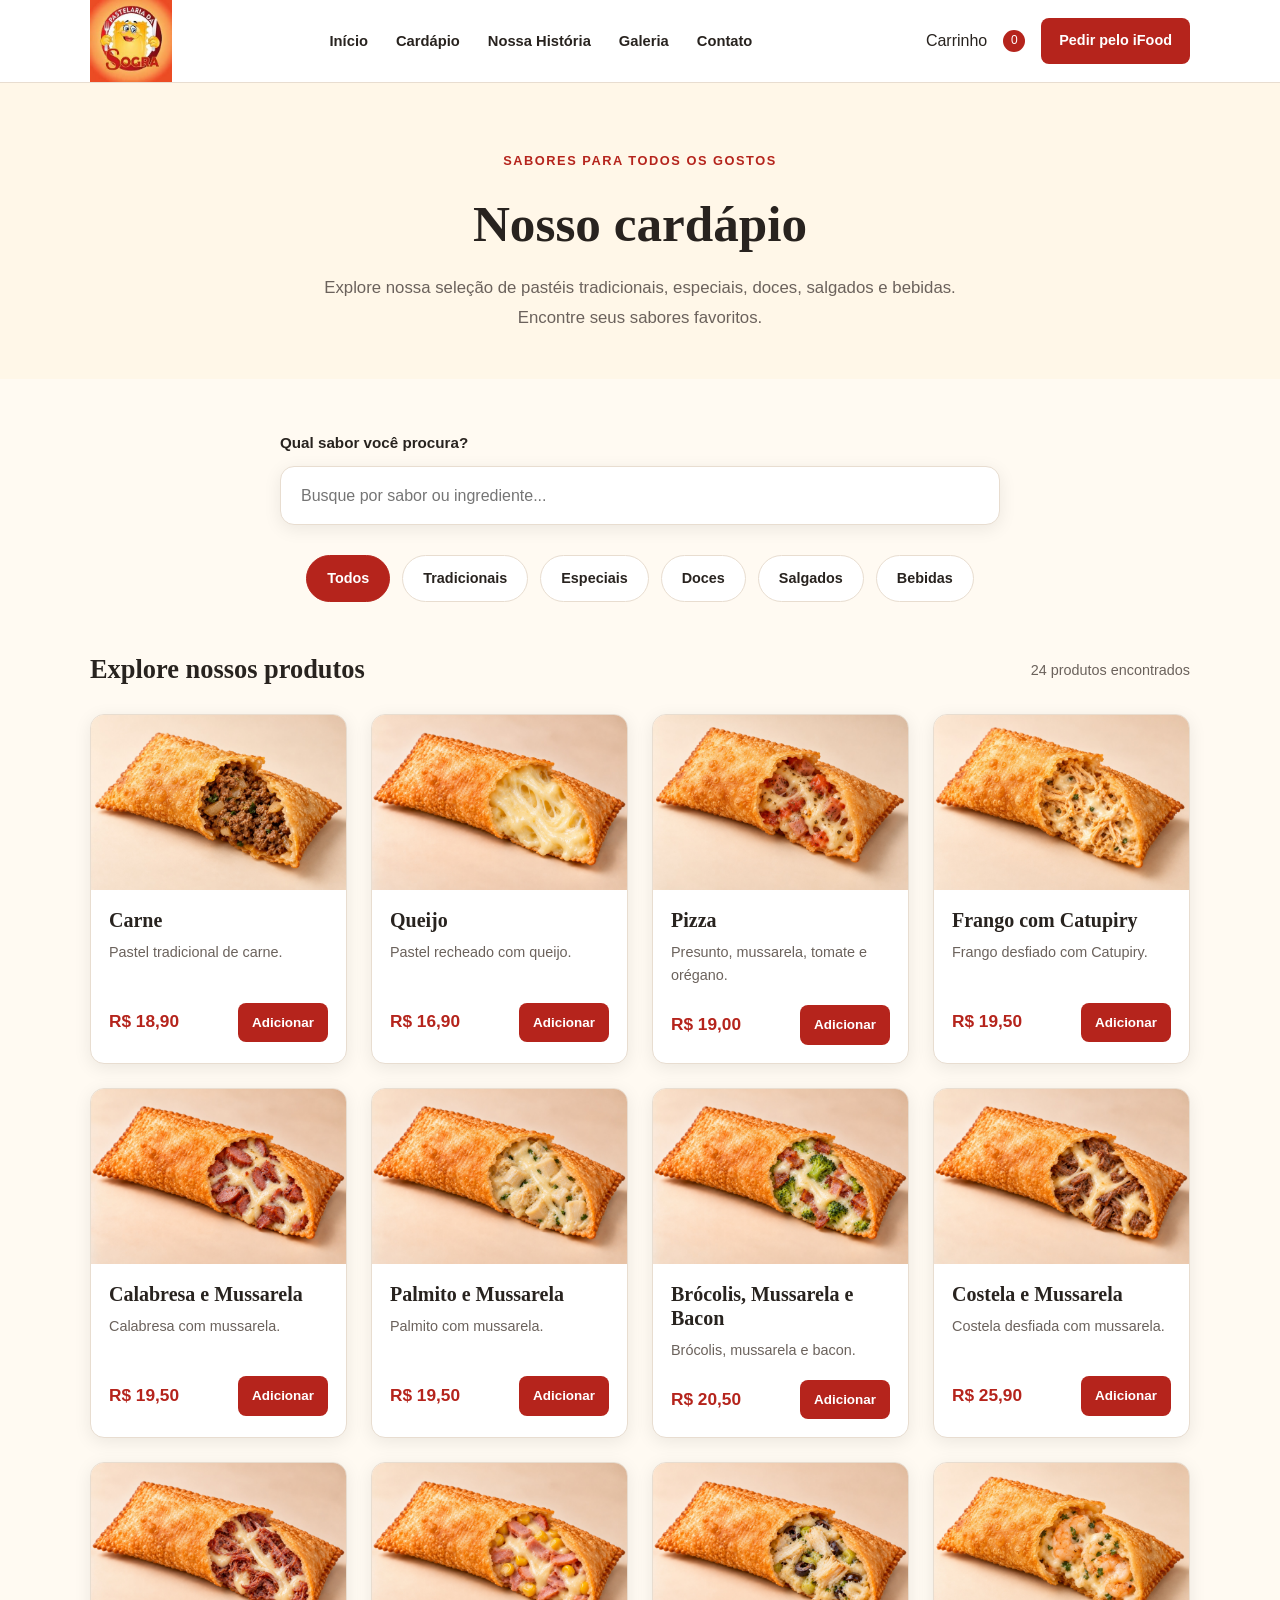
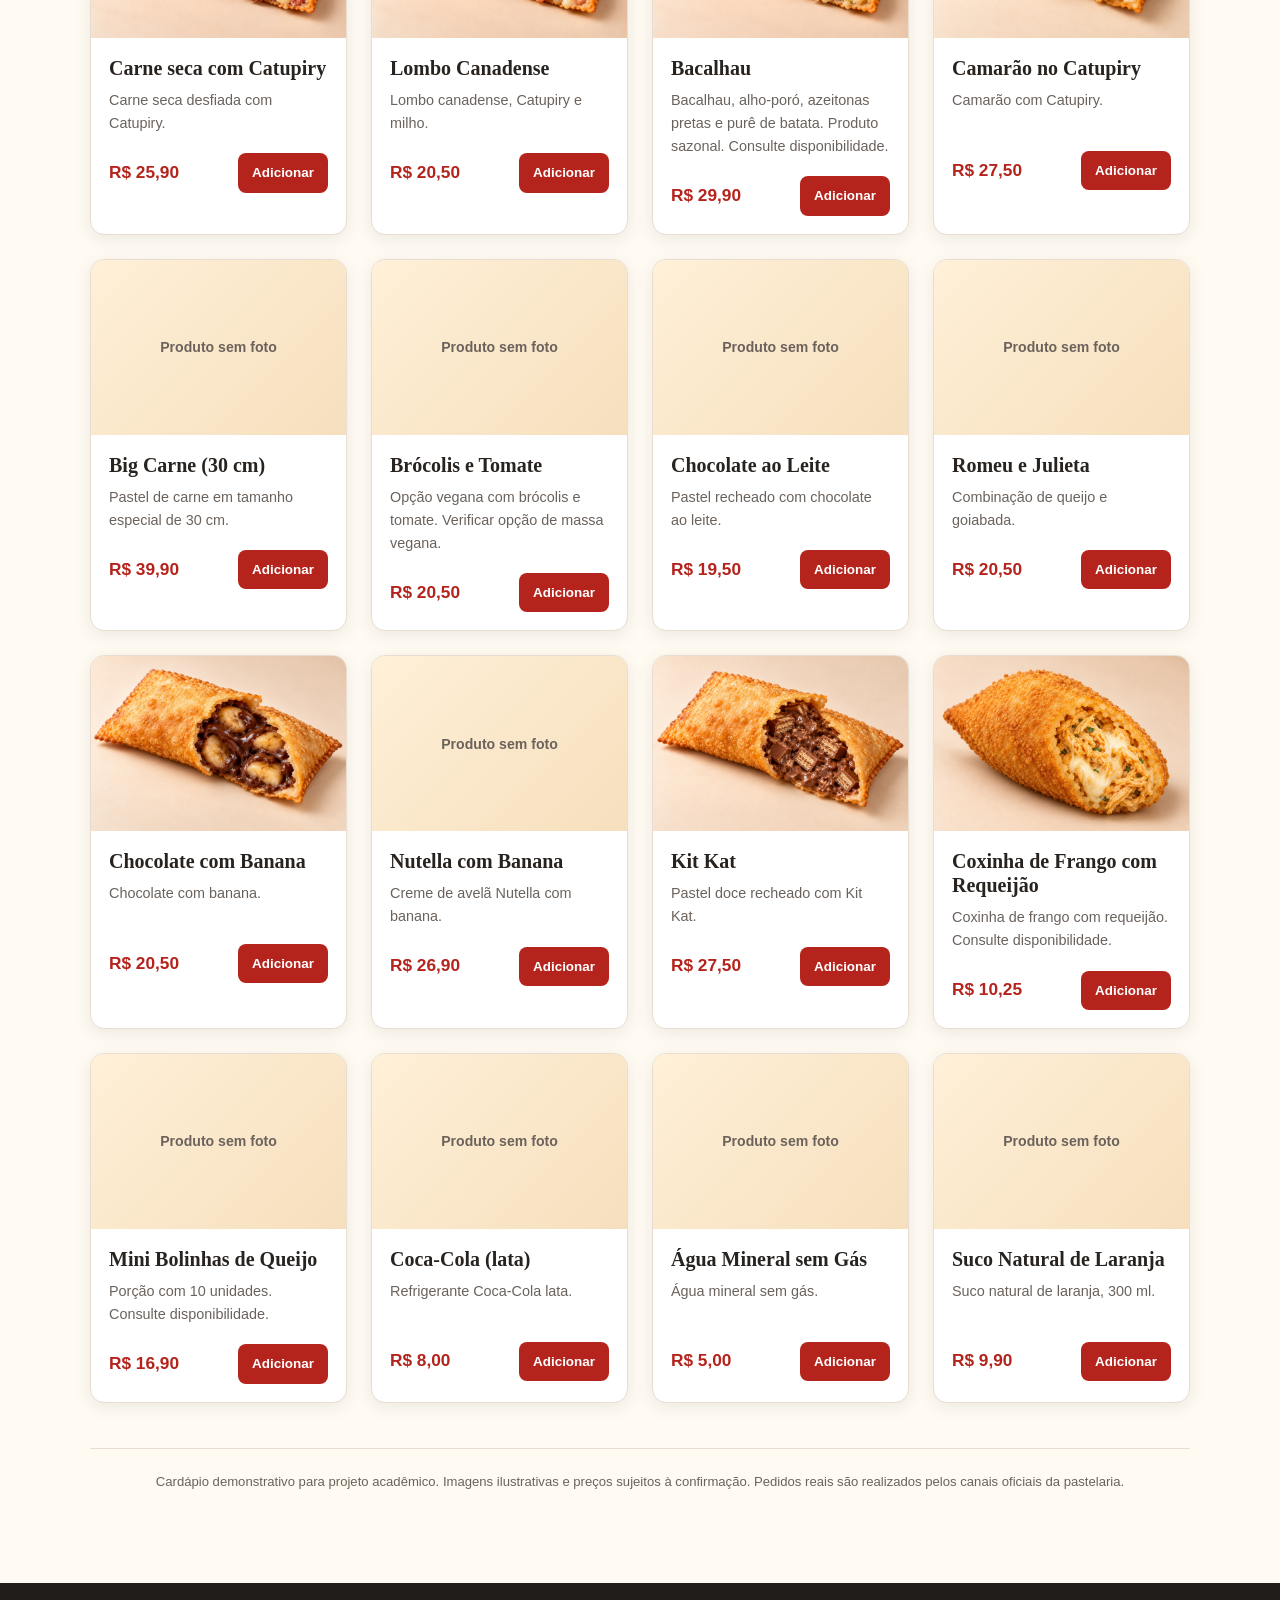
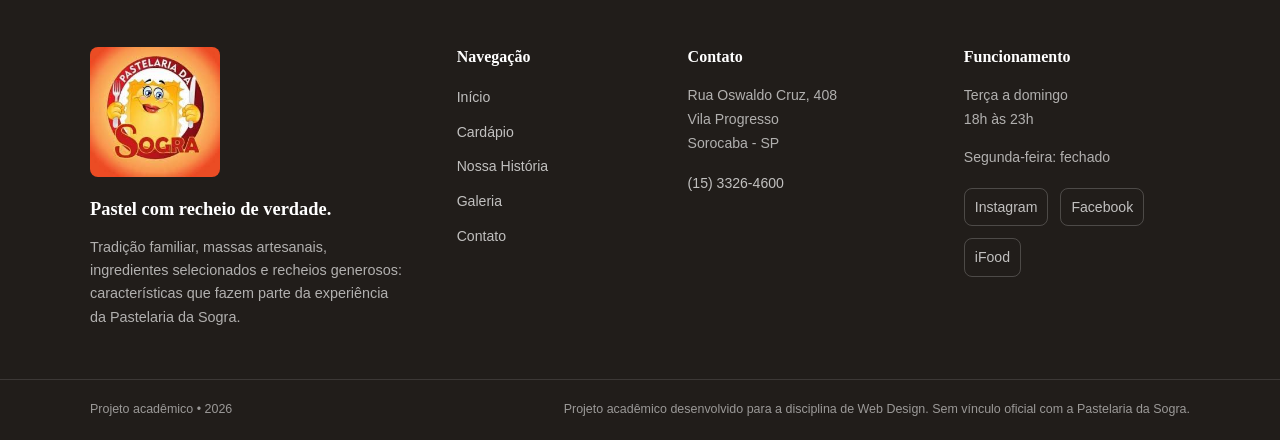
==== cardapio.html @ 73118364 "Implementa catalogo dinamico do cardapio e atualiza precos" ====
<!DOCTYPE html>
<html lang="pt-BR">

<head>
    <meta charset="UTF-8">

    <meta name="viewport" content="width=device-width, initial-scale=1.0">

    <meta name="description"
        content="Explore o cardápio da Pastelaria da Sogra em Sorocaba. Conheça nossos pastéis tradicionais, especiais, doces, salgados e bebidas.">
    <title>Cardápio | Pastelaria da Sogra</title>
    <!-- Arquivo principal de estilos -->
    <link rel="stylesheet" href="css/style.css">
</head>

<body>

    <!-- ==================================================
         CABEÇALHO
    =================================================== -->
    <header class="cabecalho">
        <div class="container cabecalho-container">

            <!-- Logo -->
            <a href="index.html" class="logo" aria-label="Ir para a página inicial">
                <img src="assets/img/logo/logo-pastelaria-da-sogra.jpg" alt="Logo da Pastelaria da Sogra">
            </a>


            <!-- Botão do menu mobile -->
            <button class="botao-menu" id="botao-menu" type="button" aria-label="Abrir menu de navegação"
                aria-expanded="false" aria-controls="menu-principal">

                <span></span>
                <span></span>
                <span></span>

            </button>


            <!-- Navegação principal -->
            <nav class="menu-principal" id="menu-principal" aria-label="Navegação principal">

                <ul>
                    <li>
                        <a href="index.html">Início</a>
                    </li>

                    <li>
                        <a href="cardapio.html">Cardápio</a>
                    </li>

                    <li>
                        <a href="historia.html">Nossa História</a>
                    </li>

                    <li>
                        <a href="galeria.html">Galeria</a>
                    </li>

                    <li>
                        <a href="contato.html">Contato</a>
                    </li>
                </ul>

            </nav>


            <!-- Ações do cabeçalho -->
            <div class="cabecalho-acoes">

                <a href="carrinho.html" class="link-carrinho" aria-label="Abrir carrinho"></a>

                Carrinho

                <span class="contador-carrinho" id="contador-carrinho">
                    0
                </span>

                </a>


                <a href="https://www.ifood.com.br/delivery/sorocaba-sp/pastelaria-da-sogra-vila-progresso/46e19840-b53e-4f28-bc24-64780df1d78f"
                    class="botao-ifood" target="_blank" rel="noopener noreferrer">

                    Pedir pelo iFood

                </a>

            </div>

        </div>
    </header>



    <!-- ==================================================
         CONTEÚDO PRINCIPAL
    =================================================== -->
    <main class="pagina-cardapio">

        <!-- Apresentação do cardápio -->
        <section class="cardapio-apresentacao">

            <div class="container">

                <span class="secao-destaque">
                    SABORES PARA TODOS OS GOSTOS
                </span>

                <h1>Nosso cardápio</h1>

                <p>
                    Explore nossa seleção de pastéis tradicionais,
                    especiais, doces, salgados e bebidas.
                    Encontre seus sabores favoritos.
                </p>

            </div>

        </section>


        <!-- Catálogo de produtos -->
        <section class="cardapio-catalogo">

            <div class="container">

                <!-- Pesquisa -->
                <div class="cardapio-pesquisa">

                    <label for="busca-produtos">
                        Qual sabor você procura?
                    </label>

                    <input type="search" id="busca-produtos" placeholder="Busque por sabor ou ingrediente..."
                        autocomplete="off">

                </div>


                <!-- Filtros por categoria -->
                <div class="cardapio-filtros" role="group" aria-label="Filtrar produtos por categoria">

                    <button type="button" class="filtro-ativo" data-categoria="todos" aria-pressed="true">
                        Todos
                    </button>

                    <button type="button" data-categoria="tradicionais" aria-pressed="false">
                        Tradicionais
                    </button>

                    <button type="button" data-categoria="especiais" aria-pressed="false">
                        Especiais
                    </button>

                    <button type="button" data-categoria="doces" aria-pressed="false">
                        Doces
                    </button>

                    <button type="button" data-categoria="salgados" aria-pressed="false">
                        Salgados
                    </button>

                    <button type="button" data-categoria="bebidas" aria-pressed="false">
                        Bebidas
                    </button>

                </div>


                <!-- Contagem de produtos -->
                <div class="cardapio-listagem-topo">

                    <h2>Explore nossos produtos</h2>

                    <p id="contagem-produtos" role="status" aria-live="polite">
                        Carregando produtos...
                    </p>

                </div>


                <!-- Produtos gerados pelo JavaScript -->
                <div id="grade-cardapio" class="produtos-grid cardapio-grade">
                </div>


                <!-- Mensagem para pesquisas sem resultados -->
                <p id="mensagem-sem-resultados" class="cardapio-sem-resultados" hidden>
                    Nenhum produto encontrado.
                    Tente outro termo ou categoria.
                </p>


                <!-- Informação importante -->
                <p class="cardapio-observacao">
                    Cardápio demonstrativo para projeto acadêmico.
                    Imagens ilustrativas e preços sujeitos à confirmação.
                    Pedidos reais são realizados pelos canais oficiais
                    da pastelaria.
                </p>

            </div>

        </section>

    </main>


    <!-- ==================================================
     RODAPÉ
=================================================== -->
    <footer class="rodape">

        <div class="container rodape-container">

            <!-- Marca -->
            <div class="rodape-marca">

                <img src="assets/img/logo/logo-pastelaria-da-sogra.jpg" alt="Logo da Pastelaria da Sogra">

                <p class="rodape-slogan">
                    Pastel com recheio de verdade.
                </p>

                <p>
                    Tradição familiar, massas artesanais,
                    ingredientes selecionados e recheios generosos:
                    características que fazem parte da experiência
                    da Pastelaria da Sogra.
                </p>

            </div>


            <!-- Navegação -->
            <div class="rodape-coluna">

                <h3>Navegação</h3>

                <ul>
                    <li><a href="index.html">Início</a></li>
                    <li><a href="cardapio.html" class="ativo" aria-current="page">
                            Cardápio
                        </a></li>
                    <li><a href="historia.html">Nossa História</a></li>
                    <li><a href="galeria.html">Galeria</a></li>
                    <li><a href="contato.html">Contato</a></li>
                </ul>

            </div>


            <!-- Contato -->
            <div class="rodape-coluna">

                <h3>Contato</h3>

                <address>
                    Rua Oswaldo Cruz, 408<br>
                    Vila Progresso<br>
                    Sorocaba - SP
                </address>

                <a href="tel:+551533264600">
                    (15) 3326-4600
                </a>

            </div>


            <!-- Horários e redes -->
            <div class="rodape-coluna">

                <h3>Funcionamento</h3>

                <p>
                    Terça a domingo<br>
                    18h às 23h
                </p>

                <p>
                    Segunda-feira: fechado
                </p>


                <div class="rodape-redes">

                    <a href="https://www.instagram.com/pastelariadasogra/" target="_blank" rel="noopener noreferrer">
                        Instagram
                    </a>

                    <a href="https://www.facebook.com/PastelariaDaSogra" target="_blank" rel="noopener noreferrer">
                        Facebook
                    </a>

                    <a href="https://www.ifood.com.br/delivery/sorocaba-sp/pastelaria-da-sogra-vila-progresso/46e19840-b53e-4f28-bc24-64780df1d78f"
                        target="_blank" rel="noopener noreferrer">
                        iFood
                    </a>

                </div>

            </div>

        </div>


        <!-- Rodapé inferior -->
        <div class="rodape-inferior">

            <div class="container">

                <p>
                    Projeto acadêmico • 2026
                </p>

                <p>
                    Projeto acadêmico desenvolvido para a disciplina
                    de Web Design. Sem vínculo oficial com a
                    Pastelaria da Sogra.
                </p>

            </div>

        </div>

    </footer>


    <!-- Arquivo principal de JavaScript -->
    <!-- Dados dos produtos -->
    <script src="js/produtos.js"></script>

    <!-- Funcionalidades do site -->
    <script src="js/script.js"></script>

</body>

</html>
---- css/style.css ----
/* ==================================================
   PASTELARIA DA SOGRA
   Arquivo principal de estilos
================================================== */


/* ==================================================
   VARIÁVEIS GLOBAIS
================================================== */

:root {
    /* Cores principais */
    --cor-vermelho: #b5241c;
    --cor-vermelho-escuro: #8f1b16;
    --cor-amarelo: #f4b41a;
    --cor-creme: #fff7e8;
    --cor-branco: #ffffff;

    /* Textos */
    --cor-texto: #28231f;
    --cor-texto-secundario: #6b625c;
    --cor-borda: #e8ddd0;

    /* Fundos */
    --cor-fundo-claro: #fffaf2;
    --cor-fundo-cinza: #f7f4ef;

    /* Tipografia */
    --fonte-titulo: "Georgia", "Times New Roman", serif;
    --fonte-texto: Arial, Helvetica, sans-serif;

    /* Estrutura */
    --largura-container: 1100px;

    /* Bordas */
    --raio-pequeno: 8px;
    --raio-medio: 14px;
    --raio-grande: 22px;

    /* Sombras */
    --sombra-leve: 0 4px 18px rgba(0, 0, 0, 0.08);
    --sombra-media: 0 10px 30px rgba(0, 0, 0, 0.12);

    /* Transições */
    --transicao: 0.3s ease;
}


/* ==================================================
   RESET
================================================== */

* {
    margin: 0;
    padding: 0;
    box-sizing: border-box;
}

html {
    scroll-behavior: smooth;
}

body {
    font-family: var(--fonte-texto);
    color: var(--cor-texto);
    background-color: var(--cor-branco);
    line-height: 1.6;
}

img {
    display: block;
    max-width: 100%;
}

a {
    color: inherit;
    text-decoration: none;
}

ul {
    list-style: none;
}

button,
input,
textarea,
select {
    font: inherit;
}

button {
    cursor: pointer;
}


/* ==================================================
   ESTRUTURA GERAL
================================================== */

.container {
    width: min(90%, var(--largura-container));
    margin: 0 auto;
}

section {
    padding: 52px 0;
}


/* ==================================================
   TIPOGRAFIA
================================================== */

h1,
h2,
h3 {
    font-family: var(--fonte-titulo);
    line-height: 1.2;
}

h1 {
    font-size: clamp(2.4rem, 4vw, 3.5rem);
}

h2 {
    font-size: clamp(1.8rem, 3vw, 2.3rem);
}

h3 {
    font-size: 1.25rem;
}

p {
    color: var(--cor-texto-secundario);
}


/* ==================================================
   CABEÇALHO DAS SEÇÕES
================================================== */

.secao-cabecalho {
    max-width: 700px;
    margin: 0 auto 48px;
    text-align: center;
}

.secao-destaque {
    display: inline-block;
    margin-bottom: 10px;

    color: var(--cor-vermelho);

    font-size: 0.8rem;
    font-weight: 700;
    letter-spacing: 0.12em;
}

.secao-cabecalho h2 {
    margin-bottom: 16px;
}

.secao-cabecalho p {
    font-size: 1rem;
}


/* ==================================================
   BOTÕES
================================================== */

.botao {
    display: inline-flex;
    align-items: center;
    justify-content: center;

    min-height: 48px;
    padding: 12px 24px;

    border: 2px solid transparent;
    border-radius: var(--raio-pequeno);

    font-size: 0.95rem;
    font-weight: 700;

    transition:
        background-color var(--transicao),
        color var(--transicao),
        border-color var(--transicao),
        transform var(--transicao);
}

.botao:hover {
    transform: translateY(-2px);
}

.botao-primario {
    color: var(--cor-branco);
    background-color: var(--cor-vermelho);
}

.botao-primario:hover {
    background-color: var(--cor-vermelho-escuro);
}

.botao-secundario {
    color: var(--cor-vermelho);
    background-color: transparent;
    border-color: var(--cor-vermelho);
}

.botao-secundario:hover {
    color: var(--cor-branco);
    background-color: var(--cor-vermelho);
}


/* ==================================================
   ACESSIBILIDADE
================================================== */

a:focus-visible,
button:focus-visible {
    outline: 3px solid var(--cor-amarelo);
    outline-offset: 3px;
}

/* ==================================================
   CABEÇALHO
================================================== */

.cabecalho {
    position: sticky;
    top: 0;
    z-index: 1000;

    background-color: var(--cor-branco);
    border-bottom: 1px solid var(--cor-borda);
}

.cabecalho-container {
    display: flex;
    align-items: center;
    justify-content: space-between;

    min-height: 68px;
    gap: 28px;
}

.logo img {
    width: 82px;
    height: auto;
}

.menu-principal ul {
    display: flex;
    align-items: center;
    gap: 28px;
}

.menu-principal a {
    position: relative;

    padding: 22px 0;

    color: var(--cor-texto);
    font-size: 0.92rem;
    font-weight: 600;

    transition: color var(--transicao);
}

.menu-principal a:hover,
.menu-principal a.ativo {
    color: var(--cor-vermelho);
}

.menu-principal a.ativo::after {
    content: "";

    position: absolute;
    left: 0;
    bottom: 21px;

    width: 100%;
    height: 2px;

    background-color: var(--cor-vermelho);
}

.cabecalho-acoes {
    display: flex;
    align-items: center;
    gap: 16px;
}

.link-carrinho {
    display: flex;
    align-items: center;
    gap: 7px;

    font-size: 0.9rem;
    font-weight: 700;
}

.contador-carrinho {
    display: flex;
    align-items: center;
    justify-content: center;

    min-width: 22px;
    height: 22px;
    padding: 0 6px;

    color: var(--cor-branco);
    background-color: var(--cor-vermelho);

    border-radius: 50px;

    font-size: 0.75rem;
}

.botao-ifood {
    padding: 11px 18px;

    color: var(--cor-branco);
    background-color: var(--cor-vermelho);

    border-radius: var(--raio-pequeno);

    font-size: 0.9rem;
    font-weight: 700;

    transition:
        background-color var(--transicao),
        transform var(--transicao);
}

.botao-ifood:hover {
    background-color: var(--cor-vermelho-escuro);
    transform: translateY(-2px);
}


/* Botão usado futuramente no menu mobile */
.botao-menu {
    display: none;

    width: 42px;
    height: 42px;

    background: transparent;
    border: 0;
}

.botao-menu span {
    display: block;

    width: 24px;
    height: 2px;
    margin: 5px auto;

    background-color: var(--cor-texto);
}


/* ==================================================
   HERO
================================================== */

.hero {
    padding: 48px 0;

    background:
        linear-gradient(90deg,
            var(--cor-creme) 0%,
            #fffaf1 60%,
            var(--cor-branco) 100%);
}

.hero-container {
    display: grid;
    grid-template-columns: 1fr 1fr;
    align-items: center;

    gap: 70px;
}

.hero-conteudo {
    max-width: 600px;
}

.hero-destaque {
    display: inline-block;

    margin-bottom: 18px;
    padding: 7px 12px;

    color: var(--cor-vermelho);
    background-color: rgba(181, 36, 28, 0.08);

    border-radius: 30px;

    font-size: 0.78rem;
    font-weight: 800;
    letter-spacing: 0.1em;
}

.hero h1 {
    max-width: 620px;
    margin-bottom: 22px;

    color: var(--cor-texto);
}

.hero-titulo-destaque {
    position: relative;
    display: inline-block;

    color: var(--cor-vermelho);
}

.hero-titulo-destaque::after {
    content: "";

    position: absolute;
    left: 0;
    bottom: -4px;

    width: 100%;
    height: 6px;

    background-color: var(--cor-amarelo);

    border-radius: 10px;

    z-index: -1;
}

.hero-descricao {
    max-width: 540px;

    margin-bottom: 30px;

    font-size: 1.08rem;
    line-height: 1.8;
}

.hero-acoes {
    display: flex;
    flex-wrap: wrap;
    gap: 14px;

    margin-bottom: 32px;
}

.hero-horario {
    display: flex;
    flex-direction: column;

    padding-left: 16px;

    border-left: 3px solid var(--cor-amarelo);
}

.hero-horario-titulo {
    font-size: 0.78rem;
    font-weight: 700;
    text-transform: uppercase;
    letter-spacing: 0.05em;
}

.hero-horario-texto {
    margin-top: 2px;

    color: var(--cor-texto-secundario);

    font-size: 0.95rem;
}

.hero-imagem {
    position: relative;

    overflow: hidden;

    min-height: 400px;

    border-radius: var(--raio-grande);

    box-shadow: var(--sombra-media);
}

.hero-imagem img {
    width: 100%;
    height: 100%;
    min-height: 400px;

    object-fit: cover;
}


/* Detalhe decorativo atrás da imagem */
.hero-imagem::before {
    content: "";

    position: absolute;
    top: -18px;
    right: -18px;

    width: 120px;
    height: 120px;

    background-color: var(--cor-amarelo);

    border-radius: 50%;

    opacity: 0.25;
}

/* ==================================================
   FAIXA DE CONFIANÇA
================================================== */

.faixa-confianca {
    padding: 0;

    background-color: #f7ece5;

    border-top: 1px solid #efe0d6;
    border-bottom: 1px solid #efe0d6;
}

.faixa-confianca-container {
    display: grid;
    grid-template-columns: repeat(4, 1fr);

    min-height: 76px;
}

.informacao-item {
    display: flex;
    align-items: center;

    gap: 12px;

    padding: 14px 12px;
}

.informacao-icone {
    display: flex;
    align-items: center;
    justify-content: center;

    flex-shrink: 0;

    width: 34px;
    height: 34px;

    color: var(--cor-vermelho);
    background-color: var(--cor-branco);

    border-radius: 50%;
}

.informacao-item:nth-child(1) .informacao-icone,
.informacao-item:nth-child(3) .informacao-icone {
    color: #d39a12;
}

.informacao-icone svg {
    width: 16px;
    height: 16px;

    fill: none;
    stroke: currentColor;
    stroke-width: 1.8;
    stroke-linecap: round;
    stroke-linejoin: round;
}

.informacao-item:first-child .informacao-icone svg {
    fill: currentColor;
    stroke: none;
}

.informacao-conteudo {
    display: flex;
    flex-direction: column;

    gap: 2px;

    min-width: 0;
}

.informacao-rotulo {
    color: #7c6b62;

    font-size: 0.58rem;
    font-weight: 800;
    letter-spacing: 0.08em;
}

.informacao-valor {
    color: var(--cor-texto);

    font-size: 0.74rem;
    font-weight: 700;
    line-height: 1.3;
}

/* ==================================================
   CATEGORIAS
================================================== */

.categorias {
    background-color: var(--cor-branco);
}

.categorias-grid {
    display: grid;
    grid-template-columns: repeat(4, 1fr);

    gap: 22px;
}

.categoria-card {
    position: relative;

    display: flex;
    flex-direction: column;

    min-height: 210px;
    padding: 22px;

    background-color: var(--cor-branco);

    border: 1px solid var(--cor-borda);
    border-radius: var(--raio-medio);

    transition:
        transform var(--transicao),
        box-shadow var(--transicao),
        border-color var(--transicao);
}

.categoria-card:hover {
    transform: translateY(-6px);

    border-color: rgba(181, 36, 28, 0.35);

    box-shadow: var(--sombra-leve);
}

.categoria-icone {
    display: flex;
    align-items: center;
    justify-content: center;

    width: 42px;
    height: 42px;

    margin-bottom: 18px;

    border-radius: 12px;
}

.categoria-icone svg {
    width: 21px;
    height: 21px;

    fill: none;
    stroke: currentColor;
    stroke-width: 1.8;
    stroke-linecap: round;
    stroke-linejoin: round;
}

.categoria-icone-salgados {
    color: var(--cor-vermelho);
    background-color: #f9e3e1;
}

.categoria-icone-doces {
    color: #b77b00;
    background-color: #fff0c8;
}

.categoria-icone-veganos {
    color: #66784d;
    background-color: #edf1e4;
}

.categoria-icone-bebidas {
    color: var(--cor-vermelho);
    background-color: #f9e3e1;
}

.categorias {
    background-color: #fff9f5;
}

.categoria-card {
    box-shadow: 0 4px 14px rgba(70, 45, 30, 0.04);
}

.categoria-card h3 {
    margin-bottom: 8px;
}

.categoria-card p {
    flex-grow: 1;

    margin-bottom: 16px;

    font-size: 0.86rem;
    line-height: 1.6;
}

.categoria-link {
    color: var(--cor-vermelho);

    font-size: 0.82rem;
    font-weight: 700;
}

.categoria-tag {
    position: absolute;
    top: 18px;
    right: 18px;

    padding: 4px 7px;

    color: #7c685d;
    background-color: #f5e9e2;

    border-radius: 20px;

    font-size: 0.52rem;
    font-weight: 800;
    letter-spacing: 0.04em;
    line-height: 1;
}

.categorias .secao-cabecalho {
    margin-bottom: 36px;
}


/* ==================================================
   DESTAQUES DO CARDÁPIO
================================================== */

.destaques {
    background-color: var(--cor-fundo-claro);
}

.destaques-topo {
    display: flex;
    align-items: flex-end;
    justify-content: space-between;

    gap: 30px;

    margin-bottom: 34px;
}

.destaques-titulo {
    max-width: 620px;
}

.destaques-titulo .secao-destaque {
    margin-bottom: 8px;
}

.destaques-titulo h2 {
    margin-bottom: 8px;
}

.destaques-titulo p {
    font-size: 0.9rem;
}

.destaques-topo .link-cardapio-completo {
    flex-shrink: 0;

    margin-bottom: 4px;

    font-size: 0.82rem;
}



.produtos-grid {
    display: grid;
    grid-template-columns: repeat(4, 1fr);

    gap: 24px;
}

.produto-card {
    overflow: hidden;

    background-color: var(--cor-branco);

    border: 1px solid var(--cor-borda);
    border-radius: var(--raio-medio);

    box-shadow: var(--sombra-leve);

    transition:
        transform var(--transicao),
        box-shadow var(--transicao);
}

.produto-card:hover {
    transform: translateY(-6px);

    box-shadow: var(--sombra-media);
}

.produto-imagem {
    overflow: hidden;

    height: 175px;
}

.produto-imagem img {
    width: 100%;
    height: 100%;

    object-fit: cover;

    transition: transform 0.4s ease;
}

.produto-card:hover .produto-imagem img {
    transform: scale(1.04);
}

.produto-conteudo {
    display: flex;
    flex-direction: column;

    min-height: 170px;
    padding: 18px;
}

.produto-conteudo h3 {
    margin-bottom: 9px;
}

.produto-conteudo p {
    flex-grow: 1;

    margin-bottom: 18px;

    font-size: 0.9rem;
}

.produto-rodape {
    display: flex;
    align-items: center;
    justify-content: space-between;

    gap: 12px;
}

.produto-preco {
    color: var(--cor-vermelho);

    font-size: 1.08rem;
    font-weight: 800;
}

.botao-adicionar {
    padding: 9px 14px;

    color: var(--cor-branco);
    background-color: var(--cor-vermelho);

    border: 0;
    border-radius: var(--raio-pequeno);

    font-size: 0.84rem;
    font-weight: 700;

    transition:
        background-color var(--transicao),
        transform var(--transicao);
}

.botao-adicionar:hover {
    background-color: var(--cor-vermelho-escuro);

    transform: translateY(-2px);
}

.destaques-acao {
    margin-top: 38px;

    text-align: center;
}

.link-cardapio-completo {
    display: inline-flex;
    align-items: center;
    gap: 8px;

    color: var(--cor-vermelho);

    font-weight: 700;
}

.link-cardapio-completo span {
    transition: transform var(--transicao);
}

.link-cardapio-completo:hover span {
    transform: translateX(5px);
}

/* ==================================================
   SEÇÃO INSTITUCIONAL
================================================== */

.institucional {
    background-color: var(--cor-branco);
}

.institucional-container {
    display: grid;
    grid-template-columns: 1fr 1fr;
    align-items: center;

    gap: 42px;
}

.institucional-imagem {
    overflow: hidden;

    border-radius: var(--raio-grande);

    box-shadow: var(--sombra-media);
}

.institucional-imagem img {
    width: 100%;
    height: 340px;

    object-fit: cover;
}

.institucional-conteudo {
    max-width: 480px;
}

.institucional-conteudo h2 {
    margin-bottom: 20px;
}

.institucional-conteudo p {
    margin-bottom: 18px;

    line-height: 1.8;
}

.institucional-conteudo .botao {
    margin-top: 12px;
}

.institucional-imagem {
    position: relative;
    overflow: hidden;

    border-radius: var(--raio-grande);
    box-shadow: var(--sombra-media);
}

.institucional-local {
    position: absolute;
    left: 18px;
    bottom: 18px;

    display: flex;
    flex-direction: column;

    padding: 9px 12px;

    background-color: rgba(255, 255, 255, 0.92);
    border-radius: 8px;

    backdrop-filter: blur(4px);
}

.institucional-local span {
    color: var(--cor-vermelho);

    font-size: 0.55rem;
    font-weight: 800;
    letter-spacing: 0.08em;
}

.institucional-local strong {
    margin-top: 2px;

    color: var(--cor-texto);

    font-size: 0.72rem;
}

.botao-historia {
    gap: 8px;

    color: var(--cor-texto);
    background-color: #f4e9e1;

    border: 0;
}

.botao-historia:hover {
    color: var(--cor-vermelho);
    background-color: #ead8cd;
}


/* ==================================================
   AVALIAÇÕES
================================================== */

.avaliacoes {
    background-color: var(--cor-fundo-claro);
}

.avaliacoes-resumo {
    display: flex;
    align-items: center;
    justify-content: center;

    gap: 8px;

    margin-top: 18px;

    color: var(--cor-texto);
}

.avaliacoes-resumo strong {
    color: var(--cor-vermelho);
}

.avaliacoes-grid {
    display: grid;
    grid-template-columns: repeat(3, 1fr);

    gap: 24px;
}

.avaliacao-card {
    display: flex;
    flex-direction: column;

    min-height: 250px;
    padding: 24px;

    background-color: var(--cor-branco);

    border: 1px solid var(--cor-borda);
    border-top: 3px solid var(--cor-amarelo);
    border-radius: var(--raio-medio);

    box-shadow: 0 4px 16px rgba(70, 45, 30, 0.06);

    transition:
        transform var(--transicao),
        box-shadow var(--transicao);
}

.avaliacao-card:hover {
    transform: translateY(-5px);

    box-shadow: var(--sombra-media);
}

.avaliacao-estrelas {
    margin-bottom: 18px;

    color: var(--cor-amarelo);

    font-size: 1.15rem;
    letter-spacing: 0.08em;
}

.avaliacao-card p {
    flex-grow: 1;

    margin-bottom: 24px;

    color: var(--cor-texto);

    font-size: 0.95rem;
    line-height: 1.8;
}


.avaliacao-cliente {
    display: flex;
    align-items: center;

    gap: 10px;

    padding-top: 16px;

    border-top: 1px solid var(--cor-borda);
}

.avaliacao-cliente strong {
    color: var(--cor-texto);

    font-size: 0.95rem;
}

.avaliacao-cliente span {
    margin-top: 2px;

    color: var(--cor-texto-secundario);

    font-size: 0.82rem;
}

.avaliacoes-acoes {
    display: flex;
    align-items: center;
    justify-content: center;
    flex-wrap: wrap;

    gap: 14px;

    margin-top: 40px;
}

.avaliacao-avatar {
    display: flex;
    align-items: center;
    justify-content: center;

    flex-shrink: 0;

    width: 34px;
    height: 34px;

    color: #8a6400;
    background-color: #fff0c8;

    border-radius: 50%;

    font-size: 0.75rem;
    font-weight: 800;
}

.avaliacao-cliente div {
    display: flex;
    flex-direction: column;
}

.avaliacao-cliente strong {
    color: var(--cor-texto);

    font-size: 0.88rem;
}

.avaliacao-cliente span:not(.avaliacao-avatar) {
    margin-top: 1px;

    color: var(--cor-texto-secundario);

    font-size: 0.72rem;
}

/* ==================================================
   GALERIA DA HOME
================================================== */

.galeria-home {
    background-color: var(--cor-branco);
}

.galeria-grid {
    display: grid;
    grid-template-columns: repeat(4, 1fr);

    gap: 18px;
}

.galeria-item {
    position: relative;

    overflow: hidden;

    min-height: 320px;

    border-radius: var(--raio-medio);

    box-shadow: var(--sombra-leve);
}

.galeria-item img {
    width: 100%;
    height: 320px;

    object-fit: cover;

    transition: transform 0.4s ease;
}

.galeria-item:hover img {
    transform: scale(1.05);
}

.galeria-item figcaption {
    position: absolute;
    left: 0;
    right: 0;
    bottom: 0;

    padding: 24px 18px 18px;

    color: var(--cor-branco);

    background:
        linear-gradient(transparent,
            rgba(0, 0, 0, 0.78));

    font-size: 0.88rem;
    font-weight: 600;
}

.galeria-acao {
    margin-top: 38px;

    text-align: center;
}


/* ==================================================
   LOCALIZAÇÃO
================================================== */

.localizacao {
    background-color: var(--cor-fundo-claro);
}

.localizacao-container {
    display: grid;
    grid-template-columns: 0.85fr 1.15fr;

    gap: 40px;
}

.localizacao-informacoes {
    display: grid;

    gap: 18px;
}

.localizacao-item {
    padding: 24px;

    background-color: var(--cor-branco);

    border: 1px solid var(--cor-borda);
    border-radius: var(--raio-medio);

    box-shadow: var(--sombra-leve);
}

.localizacao-item h3 {
    margin-bottom: 10px;

    color: var(--cor-vermelho);
}

.localizacao-item p,
.localizacao-item address {
    color: var(--cor-texto-secundario);

    font-style: normal;
    line-height: 1.7;
}

.localizacao-item a {
    color: var(--cor-texto);

    font-weight: 700;
}

.localizacao-item a:hover {
    color: var(--cor-vermelho);
}

.status-funcionamento {
    display: inline-flex;

    margin-top: 14px;
    padding: 6px 10px;

    color: var(--cor-texto);
    background-color: rgba(244, 180, 26, 0.18);

    border-radius: 30px;

    font-size: 0.82rem;
    font-weight: 700;
}

.localizacao-acoes {
    display: flex;
    flex-wrap: wrap;

    gap: 12px;

    margin-top: 8px;
}

.localizacao-mapa {
    overflow: hidden;

    min-height: 100%;

    border-radius: var(--raio-grande);

    box-shadow: var(--sombra-media);
}

.localizacao-mapa iframe {
    display: block;

    width: 100%;
    height: 100%;
    min-height: 560px;

    border: 0;
}

/* ==================================================
   CTA FINAL
================================================== */

.cta-final {
    padding: 64px 0;

    color: var(--cor-branco);
    background-color: var(--cor-vermelho);
}

.cta-final-container {
    display: flex;
    align-items: center;
    justify-content: space-between;

    gap: 40px;
}

.cta-final-conteudo {
    max-width: 650px;
}

.cta-destaque {
    display: inline-block;

    margin-bottom: 10px;

    color: var(--cor-amarelo);

    font-size: 0.8rem;
    font-weight: 800;
    letter-spacing: 0.12em;
}

.cta-final h2 {
    margin-bottom: 12px;

    color: var(--cor-branco);
}

.cta-final p {
    color: rgba(255, 255, 255, 0.82);

    font-size: 1rem;
}

.cta-final-acoes {
    display: flex;
    flex-wrap: wrap;

    gap: 12px;
}

.botao-claro {
    color: var(--cor-vermelho);
    background-color: var(--cor-branco);
}

.botao-claro:hover {
    color: var(--cor-vermelho);
    background-color: var(--cor-creme);
}

.botao-ifood-cta {
    color: var(--cor-branco);

    border-color: rgba(255, 255, 255, 0.6);
}

.botao-ifood-cta:hover {
    color: var(--cor-vermelho);
    background-color: var(--cor-branco);
}


/* ==================================================
   RODAPÉ
================================================== */

.rodape {
    background-color: #211d1a;
}

.rodape-container {
    display: grid;
    grid-template-columns: 1.4fr 0.8fr 1fr 1fr;

    gap: 50px;

    padding-top: 64px;
    padding-bottom: 50px;
}

.rodape-marca img {
    width: 130px;

    margin-bottom: 18px;

    border-radius: var(--raio-pequeno);
}

.rodape-marca p {
    max-width: 360px;

    color: rgba(255, 255, 255, 0.65);

    font-size: 0.9rem;
}

.rodape-marca .rodape-slogan {
    margin-bottom: 12px;

    color: var(--cor-branco);

    font-family: var(--fonte-titulo);
    font-size: 1.15rem;
    font-weight: 700;
}

.rodape-coluna h3 {
    margin-bottom: 18px;

    color: var(--cor-branco);

    font-size: 1rem;
}

.rodape-coluna ul {
    display: grid;

    gap: 9px;
}

.rodape-coluna p,
.rodape-coluna address {
    margin-bottom: 14px;

    color: rgba(255, 255, 255, 0.65);

    font-size: 0.88rem;
    font-style: normal;
    line-height: 1.7;
}

.rodape-coluna a {
    color: rgba(255, 255, 255, 0.72);

    font-size: 0.88rem;

    transition: color var(--transicao);
}

.rodape-coluna a:hover {
    color: var(--cor-amarelo);
}

.rodape-redes {
    display: flex;
    flex-wrap: wrap;

    gap: 12px;

    margin-top: 18px;
}

.rodape-redes a {
    padding: 7px 10px;

    border: 1px solid rgba(255, 255, 255, 0.2);
    border-radius: var(--raio-pequeno);
}

.rodape-redes a:hover {
    border-color: var(--cor-amarelo);
}

.rodape-inferior {
    padding: 20px 0;

    border-top: 1px solid rgba(255, 255, 255, 0.12);
}

.rodape-inferior .container {
    display: flex;
    align-items: center;
    justify-content: space-between;

    gap: 30px;
}

.rodape-inferior p {
    color: rgba(255, 255, 255, 0.55);

    font-size: 0.78rem;
}

/* ==================================================
   PÁGINA DO CARRINHO
================================================== */

.pagina-carrinho {
    background-color: var(--cor-fundo-claro);
    min-height: 65vh;
}

.carrinho-secao {
    padding-top: 65px;
    padding-bottom: 90px;
}

.carrinho-secao>h1 {
    margin-bottom: 12px;
    color: var(--cor-texto);
}

.carrinho-secao>p {
    margin-bottom: 38px;
    font-size: 1.05rem;
}

.carrinho-layout {
    display: grid;
    grid-template-columns: minmax(0, 1.7fr) minmax(280px, 1fr);
    gap: 28px;
    align-items: start;
}

/* Área de produtos */
#lista-carrinho {
    padding: 28px;
    background: var(--cor-branco);
    border: 1px solid var(--cor-borda);
    border-radius: var(--raio-medio);
    box-shadow: var(--sombra-leve);
}

#lista-carrinho>p {
    text-align: center;
    padding: 35px 10px;
}

/* Resumo do pedido */
.resumo-carrinho {
    padding: 28px;
    background: var(--cor-branco);
    border: 1px solid var(--cor-borda);
    border-radius: var(--raio-medio);
    box-shadow: var(--sombra-leve);
}

.resumo-carrinho h2 {
    font-size: 1.45rem;
    margin-bottom: 25px;
    padding-bottom: 18px;
    border-bottom: 1px solid var(--cor-borda);
}

.resumo-carrinho p:not(:last-of-type) {
    display: flex;
    justify-content: space-between;
    gap: 16px;
    margin-bottom: 15px;
}

#total-carrinho {
    color: var(--cor-vermelho);
    font-size: 1.3rem;
}

.resumo-carrinho p:last-of-type {
    margin-top: 24px;
    padding-top: 18px;
    border-top: 1px solid var(--cor-borda);
    font-size: 0.82rem;
    line-height: 1.6;
}

/* Botão para continuar escolhendo */
.resumo-carrinho a {
    display: block;
    margin-top: 25px;
    padding: 13px 18px;
    text-align: center;
    font-weight: 700;
    color: var(--cor-vermelho);
    border: 1px solid var(--cor-vermelho);
    border-radius: var(--raio-pequeno);
    transition: var(--transicao);
}

.resumo-carrinho a:hover {
    background: var(--cor-vermelho);
    color: var(--cor-branco);
}

/* Adaptação para celulares */
@media (max-width: 768px) {
    .carrinho-secao {
        padding-top: 40px;
        padding-bottom: 60px;
    }

    .carrinho-layout {
        grid-template-columns: 1fr;
    }

    #lista-carrinho,
    .resumo-carrinho {
        padding: 22px;
    }
}

/* ==================================================
   ITENS E CONTROLES DO CARRINHO
================================================== */

.item-carrinho {
    display: grid;
    grid-template-columns: minmax(0, 1fr) auto;
    column-gap: 20px;
    row-gap: 7px;

    padding: 22px 0;
    border-bottom: 1px solid var(--cor-borda);
}

.item-carrinho:first-child {
    padding-top: 0;
}

.item-carrinho:last-child {
    padding-bottom: 0;
    border-bottom: none;
}

.item-carrinho h3 {
    grid-column: 1;
    font-size: 1.15rem;
    color: var(--cor-texto);
}

.item-carrinho>p {
    grid-column: 1;
    font-size: 0.9rem;
    color: var(--cor-texto-secundario);
}

/* Controles de quantidade */
.item-carrinho-acoes {
    grid-column: 2;
    grid-row: 1 / 3;

    display: flex;
    align-items: center;
    justify-content: flex-end;
    gap: 8px;
}

.quantidade-botao {
    display: flex;
    align-items: center;
    justify-content: center;

    width: 36px;
    height: 36px;

    background: var(--cor-branco);
    color: var(--cor-vermelho);

    border: 1px solid var(--cor-borda);
    border-radius: var(--raio-pequeno);

    font-size: 1.2rem;
    font-weight: 700;

    transition: var(--transicao);
}

.quantidade-botao:hover {
    background: var(--cor-creme);
    border-color: var(--cor-vermelho);
}

.item-carrinho-quantidade {
    min-width: 28px;
    text-align: center;
    font-size: 1rem;
    font-weight: 700;
}

/* Remover produto */
.botao-remover {
    margin-left: 10px;
    padding: 8px 4px;

    background: transparent;
    color: var(--cor-vermelho);

    border: none;

    font-size: 0.85rem;
    font-weight: 600;
}

.botao-remover:hover {
    text-decoration: underline;
}

.quantidade-botao:focus-visible,
.botao-remover:focus-visible {
    outline: 3px solid var(--cor-amarelo);
    outline-offset: 3px;
}

/* Responsividade dos itens */
@media (max-width: 768px) {
    .item-carrinho {
        grid-template-columns: 1fr;
        gap: 8px;
    }

    .item-carrinho-acoes {
        grid-column: 1;
        grid-row: auto;

        justify-content: flex-start;
        flex-wrap: wrap;
        margin-top: 8px;
    }
}

/* ==================================================
   ACESSO FLUTUANTE AO CARRINHO
================================================== */

.atalho-carrinho {
    position: fixed;
    right: 24px;
    bottom: 24px;
    z-index: 100;

    display: flex;
    flex-direction: column;
    gap: 3px;

    padding: 15px 24px;

    background: var(--cor-vermelho);
    color: var(--cor-branco);

    border-radius: 14px;
    box-shadow: 0 8px 28px rgba(0, 0, 0, 0.2);

    transition: background-color 0.2s ease,
        transform 0.2s ease;
}

/* Garante que fique oculto quando não houver produtos */
.atalho-carrinho[hidden] {
    display: none;
}

.atalho-carrinho:hover {
    background: var(--cor-vermelho-escuro);
    transform: translateY(-3px);
}

.atalho-carrinho-titulo {
    font-size: 0.98rem;
    font-weight: 700;
}

.atalho-carrinho-dados {
    display: flex;
    gap: 8px;
    align-items: center;

    font-size: 0.82rem;
    opacity: 0.95;
}

.atalho-carrinho:focus-visible {
    outline: 3px solid var(--cor-amarelo);
    outline-offset: 3px;
}

@media (max-width: 600px) {
    .atalho-carrinho {
        left: 16px;
        right: 16px;
        bottom: 16px;

        align-items: center;
        padding: 13px 18px;
    }
}

/* ==================================================
   PÁGINA DO CARDÁPIO
================================================== */

.pagina-cardapio {
    background-color: var(--cor-fundo-claro);
}

/* Apresentação */
.cardapio-apresentacao {
    padding: 64px 0 46px;
    text-align: center;
    background-color: var(--cor-creme);
}

.cardapio-apresentacao h1 {
    margin: 12px 0 18px;
}

.cardapio-apresentacao p {
    max-width: 650px;
    margin: 0 auto;
    font-size: 1.05rem;
    line-height: 1.8;
}

/* Área principal */
.cardapio-catalogo {
    padding: 52px 0 90px;
}

/* Pesquisa */
.cardapio-pesquisa {
    max-width: 720px;
    margin: 0 auto 30px;
}

.cardapio-pesquisa label {
    display: block;
    margin-bottom: 10px;
    font-weight: 700;
    font-size: 0.95rem;
}

.cardapio-pesquisa input {
    width: 100%;
    padding: 16px 20px;

    background-color: var(--cor-branco);
    color: var(--cor-texto);

    border: 1px solid var(--cor-borda);
    border-radius: var(--raio-medio);

    font-size: 1rem;
    box-shadow: var(--sombra-leve);

    transition: border-color var(--transicao);
}

.cardapio-pesquisa input:focus {
    border-color: var(--cor-vermelho);
    outline: 2px solid rgba(181, 36, 28, 0.12);
}

/* Filtros */
.cardapio-filtros {
    display: flex;
    justify-content: center;
    flex-wrap: wrap;
    gap: 12px;

    margin-bottom: 52px;
}

.cardapio-filtros button {
    padding: 11px 20px;

    color: var(--cor-texto);
    background-color: var(--cor-branco);

    border: 1px solid var(--cor-borda);
    border-radius: 50px;

    font-size: 0.9rem;
    font-weight: 700;

    transition:
        background-color var(--transicao),
        color var(--transicao),
        border-color var(--transicao);
}

.cardapio-filtros button:hover {
    border-color: var(--cor-vermelho);
    color: var(--cor-vermelho);
}

.cardapio-filtros button.filtro-ativo {
    background-color: var(--cor-vermelho);
    border-color: var(--cor-vermelho);
    color: var(--cor-branco);
}

.cardapio-filtros button:focus-visible {
    outline: 3px solid var(--cor-amarelo);
    outline-offset: 3px;
}

/* Cabeçalho da listagem */
.cardapio-listagem-topo {
    display: flex;
    align-items: center;
    justify-content: space-between;
    gap: 20px;

    margin-bottom: 28px;
}

.cardapio-listagem-topo h2 {
    font-size: 1.65rem;
}

#contagem-produtos {
    font-size: 0.9rem;
    color: var(--cor-texto-secundario);
}

/* Grade: reutiliza os cards da Home */
.cardapio-grade {
    grid-template-columns: repeat(4, minmax(0, 1fr));
}

.cardapio-sem-resultados {
    padding: 45px 20px;
    text-align: center;
    font-size: 1rem;
}

/* Aviso acadêmico */
.cardapio-observacao {
    margin-top: 45px;
    padding-top: 22px;

    border-top: 1px solid var(--cor-borda);

    text-align: center;
    font-size: 0.82rem;
    line-height: 1.7;
}

/* Responsividade específica do cardápio */
@media (max-width: 1050px) {
    .cardapio-grade {
        grid-template-columns: repeat(3, minmax(0, 1fr));
    }
}

@media (max-width: 768px) {
    .cardapio-apresentacao {
        padding: 45px 0;
    }

    .cardapio-grade {
        grid-template-columns: repeat(2, minmax(0, 1fr));
    }

    .cardapio-listagem-topo {
        flex-direction: column;
        align-items: flex-start;
    }

    .cardapio-filtros {
        gap: 9px;
        margin-bottom: 35px;
    }

    .cardapio-filtros button {
        padding: 10px 15px;
        font-size: 0.85rem;
    }
}

@media (max-width: 520px) {
    .cardapio-grade {
        grid-template-columns: 1fr;
    }

    .cardapio-apresentacao p {
        font-size: 0.95rem;
    }
}

/* Produtos sem fotografia */

.produto-sem-foto {
    display: flex;
    align-items: center;
    justify-content: center;

    padding: 25px;

    background: linear-gradient(135deg, #fff0d8, #f6dfbd);
    color: var(--cor-texto-secundario);

    text-align: center;
}

.produto-sem-foto span {
    font-size: 0.88rem;
    font-weight: 600;
}
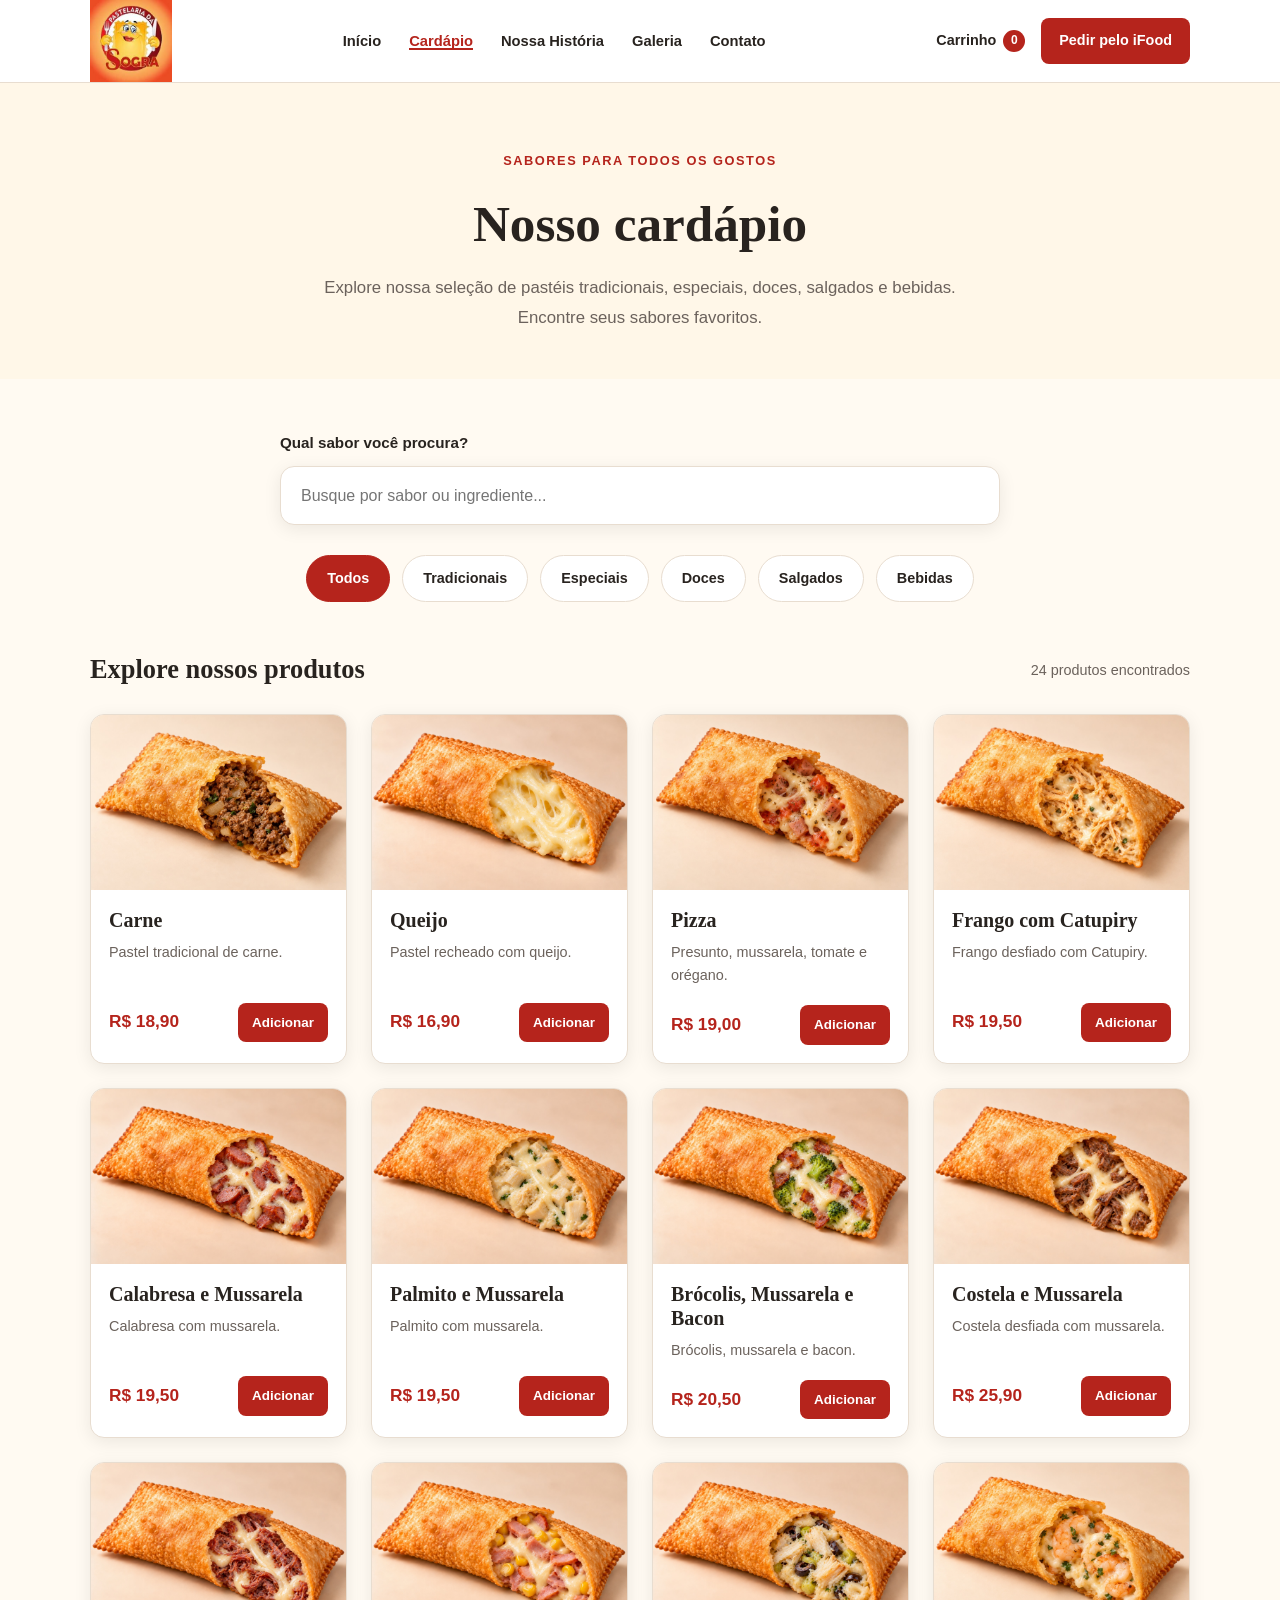
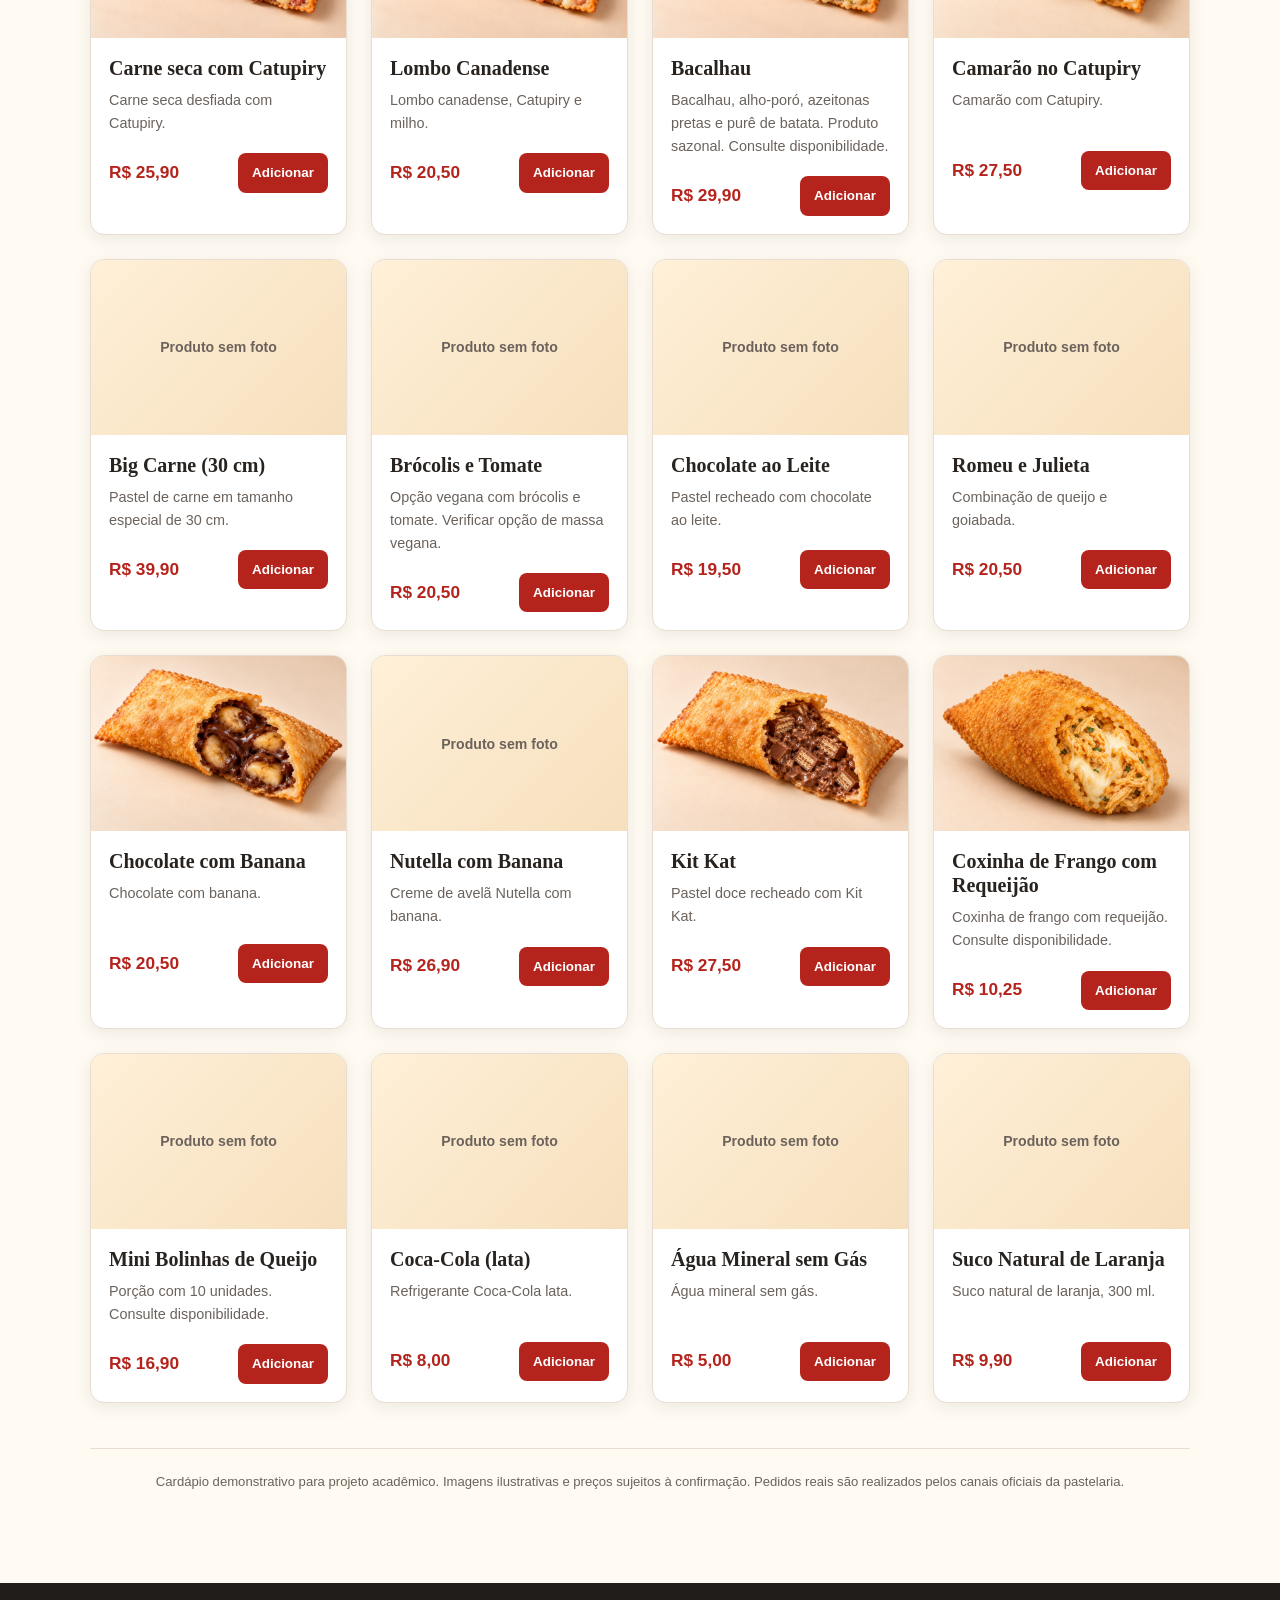
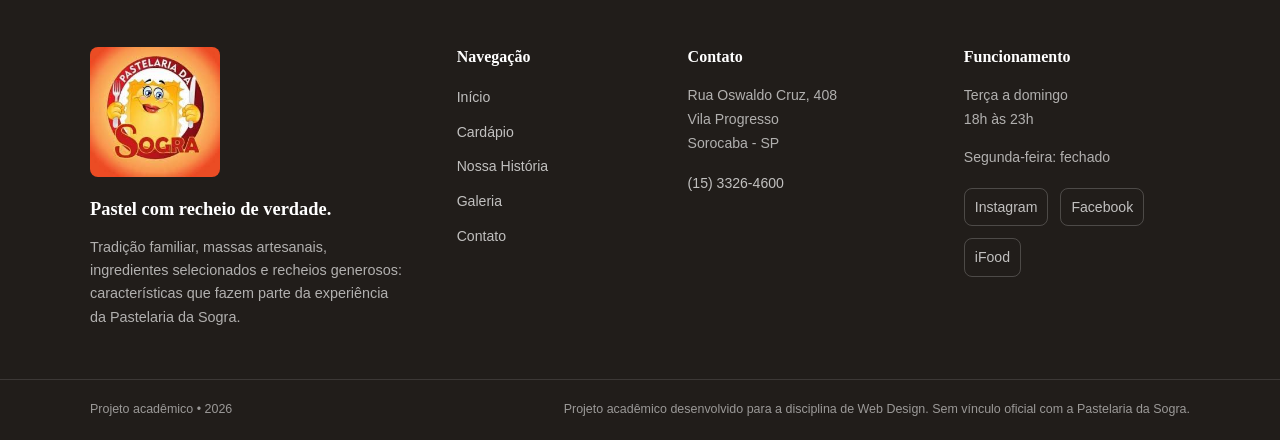
==== commit 604baf8c: "Implementa pesquisa e filtros combinados no cardapio" ====
--- a/cardapio.html
+++ b/cardapio.html
@@ -47,7 +47,7 @@
                     </li>
 
                     <li>
-                        <a href="cardapio.html">Cardápio</a>
+                        <a href="cardapio.html" class="ativo" aria-current="page">Cardápio</a>
                     </li>
 
                     <li>
@@ -69,14 +69,12 @@
             <!-- Ações do cabeçalho -->
             <div class="cabecalho-acoes">
 
-                <a href="carrinho.html" class="link-carrinho" aria-label="Abrir carrinho"></a>
-
-                Carrinho
-
-                <span class="contador-carrinho" id="contador-carrinho">
-                    0
-                </span>
-
+                <a href="carrinho.html" class="link-carrinho" aria-label="Abrir carrinho">
+                    Carrinho
+
+                    <span class="contador-carrinho" id="contador-carrinho">
+                        0
+                    </span>
                 </a>
 
 
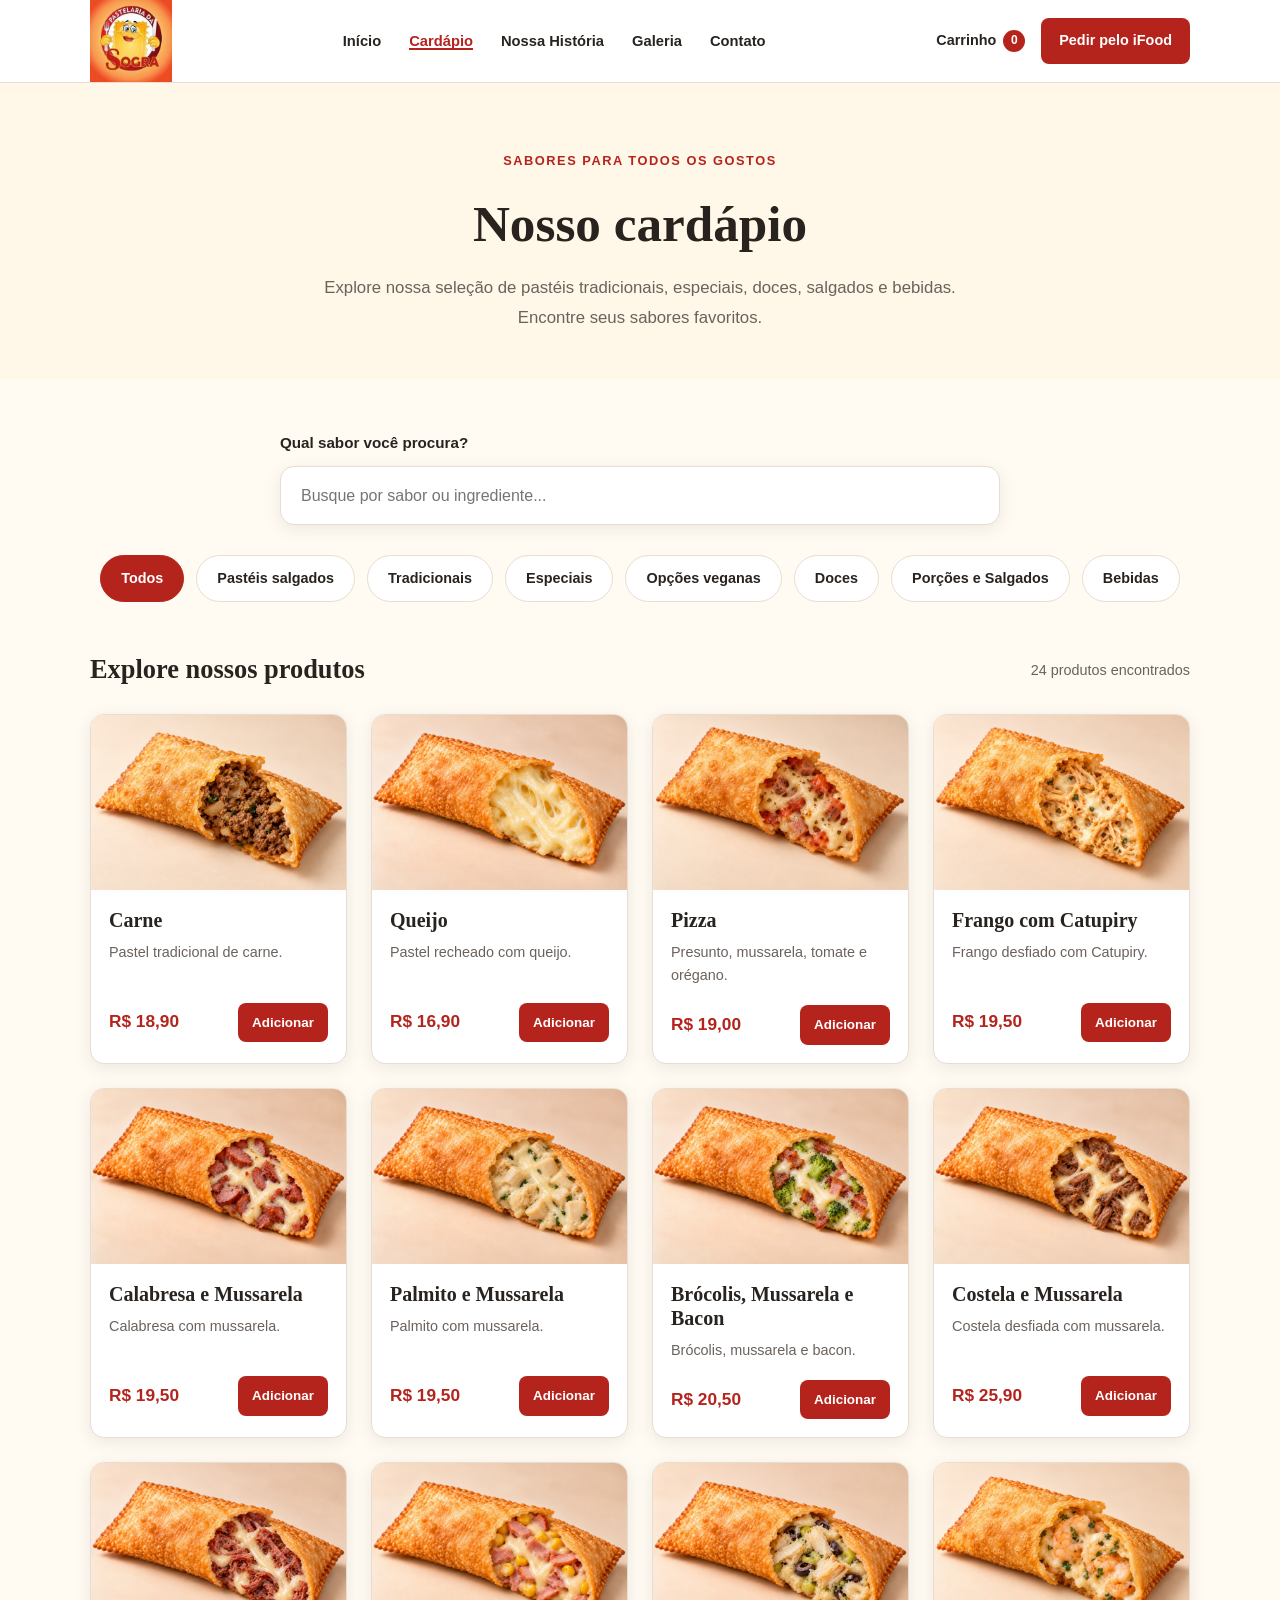
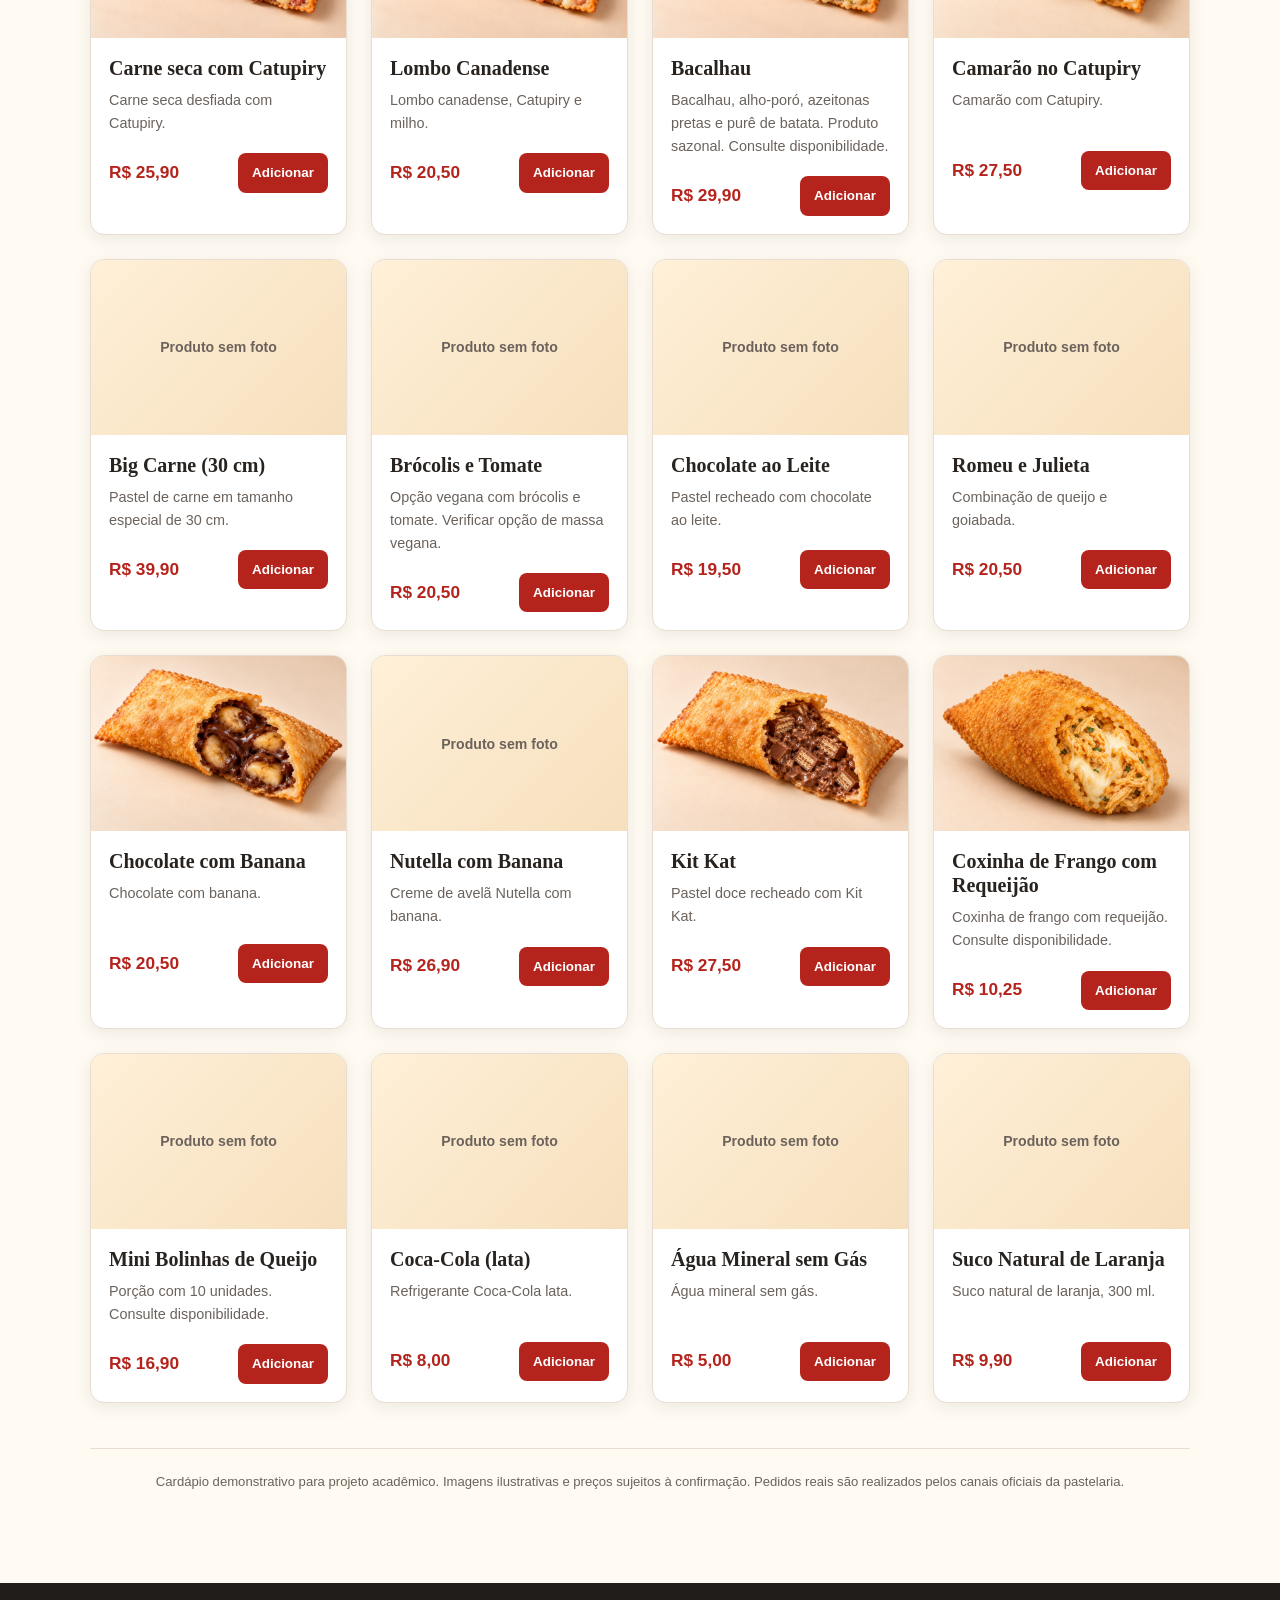
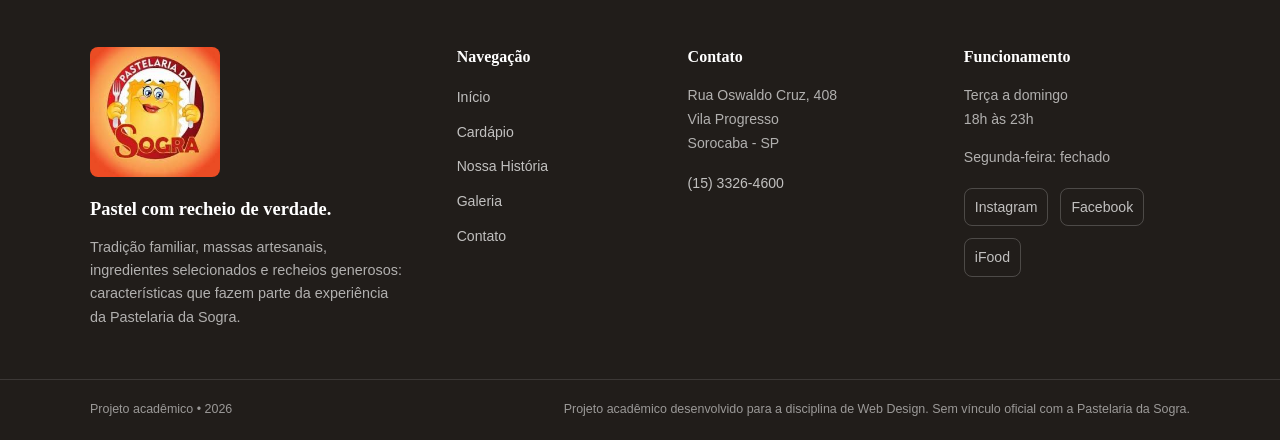
==== commit 659d4188: "Desenvolve pagina Nossa Historia e aprimora funcionalidades e responsividade" ====
--- a/cardapio.html
+++ b/cardapio.html
@@ -143,6 +143,9 @@
                     <button type="button" class="filtro-ativo" data-categoria="todos" aria-pressed="true">
                         Todos
                     </button>
+                    <button type="button" data-categoria="pasteis" aria-pressed="false">
+                        Pastéis salgados
+                    </button>
 
                     <button type="button" data-categoria="tradicionais" aria-pressed="false">
                         Tradicionais
@@ -151,13 +154,16 @@
                     <button type="button" data-categoria="especiais" aria-pressed="false">
                         Especiais
                     </button>
+                    <button type="button" data-categoria="veganos" aria-pressed="false">
+                        Opções veganas
+                    </button>
 
                     <button type="button" data-categoria="doces" aria-pressed="false">
                         Doces
                     </button>
 
                     <button type="button" data-categoria="salgados" aria-pressed="false">
-                        Salgados
+                        Porções e Salgados
                     </button>
 
                     <button type="button" data-categoria="bebidas" aria-pressed="false">
@@ -329,6 +335,19 @@
 
     <!-- Arquivo principal de JavaScript -->
     <!-- Dados dos produtos -->
+    <a href="carrinho.html" class="atalho-carrinho" id="atalho-carrinho" aria-label="Ver carrinho de compras" hidden>
+
+        <span class="atalho-carrinho-titulo">
+            Ver meu carrinho →
+        </span>
+
+        <span class="atalho-carrinho-dados">
+            <span id="atalho-carrinho-itens">0 itens</span>
+            <span aria-hidden="true">•</span>
+            <span id="atalho-carrinho-total">R$ 0,00</span>
+        </span>
+
+    </a>
     <script src="js/produtos.js"></script>
 
     <!-- Funcionalidades do site -->
--- a/css/style.css
+++ b/css/style.css
@@ -2049,4 +2049,582 @@
 .produto-sem-foto span {
     font-size: 0.88rem;
     font-weight: 600;
+}
+
+/* ==================================================
+   PÁGINA NOSSA HISTÓRIA
+================================================== */
+
+/* Apresentação da página */
+.pagina-historia {
+    background-color: var(--cor-branco);
+}
+
+.historia-abertura {
+    padding: 70px 0 65px;
+    text-align: center;
+    background-color: var(--cor-creme);
+}
+
+.historia-abertura h1 {
+    margin: 12px 0 20px;
+    color: var(--cor-texto);
+}
+
+.historia-abertura p {
+    max-width: 680px;
+    margin: 0 auto;
+    font-size: 1.05rem;
+    line-height: 1.8;
+}
+
+
+/* Seção institucional */
+.historia-apresentacao {
+    padding: 85px 0;
+}
+
+.historia-apresentacao-grid {
+    display: grid;
+    grid-template-columns: 1fr 1fr;
+    align-items: center;
+    gap: 65px;
+}
+
+.historia-foto {
+    overflow: hidden;
+    border-radius: var(--raio-grande);
+    box-shadow: var(--sombra-media);
+}
+
+.historia-foto img {
+    display: block;
+    width: 100%;
+    height: auto;
+    object-fit: contain;
+}
+
+.historia-conteudo h2 {
+    margin: 10px 0 24px;
+    color: var(--cor-texto);
+}
+
+.historia-conteudo p {
+    margin-bottom: 18px;
+    font-size: 1rem;
+    line-height: 1.9;
+}
+
+.historia-conteudo p:last-child {
+    margin-bottom: 0;
+}
+
+
+/* Diferenciais */
+.historia-diferenciais {
+    padding: 80px 0 90px;
+    background-color: var(--cor-fundo-claro);
+}
+
+.historia-diferenciais-grid {
+    display: grid;
+    grid-template-columns: repeat(3, minmax(0, 1fr));
+    gap: 25px;
+}
+
+.historia-diferencial {
+    padding: 38px 30px;
+
+    background-color: var(--cor-branco);
+    border: 1px solid var(--cor-borda);
+    border-radius: var(--raio-medio);
+
+    box-shadow: var(--sombra-leve);
+
+    text-align: center;
+    transition: transform var(--transicao);
+}
+
+.historia-diferencial:hover {
+    transform: translateY(-5px);
+}
+
+.historia-diferencial-icone {
+    display: flex;
+    align-items: center;
+    justify-content: center;
+
+    width: 58px;
+    height: 58px;
+    margin: 0 auto 25px;
+
+    background-color: var(--cor-creme);
+    color: var(--cor-vermelho);
+
+    border-radius: 50%;
+
+    font-size: 1.15rem;
+    font-weight: 700;
+}
+
+.historia-diferencial h3 {
+    margin-bottom: 15px;
+}
+
+.historia-diferencial p {
+    font-size: 0.95rem;
+    line-height: 1.8;
+}
+
+
+/* Chamada para o cardápio */
+.historia-chamada {
+    padding: 85px 0;
+    background-color: var(--cor-creme);
+}
+
+.historia-chamada-conteudo {
+    display: flex;
+    flex-direction: column;
+    align-items: center;
+
+    max-width: 760px;
+    text-align: center;
+}
+
+.historia-chamada h2 {
+    margin: 10px 0 18px;
+}
+
+.historia-chamada p {
+    max-width: 540px;
+    margin-bottom: 30px;
+    line-height: 1.8;
+}
+
+
+/* ==================================================
+   RESPONSIVIDADE - NOSSA HISTÓRIA
+================================================== */
+
+@media (max-width: 900px) {
+
+    .historia-apresentacao-grid {
+        gap: 35px;
+    }
+
+
+
+    .historia-diferencial {
+        padding: 30px 20px;
+    }
+}
+
+@media (max-width: 768px) {
+
+    .historia-abertura {
+        padding: 50px 0;
+    }
+
+    .historia-abertura p {
+        font-size: 0.95rem;
+    }
+
+    .historia-apresentacao {
+        padding: 55px 0;
+    }
+
+    .historia-apresentacao-grid {
+        grid-template-columns: 1fr;
+        gap: 35px;
+    }
+
+
+
+    .historia-diferenciais {
+        padding: 55px 0;
+    }
+
+    .historia-diferenciais-grid {
+        grid-template-columns: 1fr;
+        gap: 18px;
+    }
+
+    .historia-chamada {
+        padding: 60px 0;
+    }
+}
+
+/* ==================================================
+   CABEÇALHO RESPONSIVO
+================================================== */
+
+@media (max-width: 950px) {
+
+    .cabecalho-container {
+        gap: 14px;
+    }
+
+    .botao-menu {
+        display: block;
+        order: 3;
+        flex-shrink: 0;
+    }
+
+    .cabecalho-acoes {
+        margin-left: auto;
+        gap: 12px;
+    }
+
+    .menu-principal {
+        display: none;
+        position: absolute;
+        top: 100%;
+        left: 0;
+        width: 100%;
+        padding: 16px 5%;
+
+        background-color: var(--cor-branco);
+        border-bottom: 1px solid var(--cor-borda);
+        box-shadow: var(--sombra-media);
+    }
+
+    .menu-principal.menu-aberto {
+        display: block;
+    }
+
+    .menu-principal ul {
+        flex-direction: column;
+        align-items: stretch;
+        gap: 0;
+    }
+
+    .menu-principal a {
+        display: block;
+        padding: 13px 0;
+    }
+
+    .menu-principal a.ativo::after {
+        bottom: 7px;
+        width: 40px;
+    }
+}
+
+@media (max-width: 600px) {
+
+    .cabecalho-container {
+        min-height: 66px;
+    }
+
+    .logo img {
+        width: 66px;
+    }
+
+    .botao-ifood {
+        display: none;
+    }
+}
+
+/* ==================================================
+   RESPONSIVIDADE GERAL - TABLETS E CELULARES
+================================================== */
+
+/* TABLETS E TELAS MENORES */
+@media (max-width: 950px) {
+
+    /* Evita que conteúdos forcem a largura das colunas */
+    .hero-container>*,
+    .institucional-container>*,
+    .localizacao-container>* {
+        min-width: 0;
+    }
+
+    /* Home: conteúdo e imagem ficam um abaixo do outro */
+    .hero-container {
+        grid-template-columns: minmax(0, 1fr);
+        gap: 35px;
+    }
+
+    .hero-conteudo {
+        max-width: 100%;
+    }
+
+    .hero-imagem {
+        min-height: 0;
+        height: 360px;
+    }
+
+    .hero-imagem img {
+        width: 100%;
+        height: 100%;
+        min-height: 0;
+        object-fit: cover;
+    }
+
+    /* Faixa de informações */
+    .faixa-confianca-container {
+        grid-template-columns: repeat(2, minmax(0, 1fr));
+    }
+
+    /* Categorias */
+    .categorias-grid {
+        grid-template-columns: repeat(2, minmax(0, 1fr));
+    }
+
+    /* Cards de produtos */
+    .produtos-grid {
+        grid-template-columns: repeat(2, minmax(0, 1fr));
+    }
+
+    /* Seção institucional */
+    .institucional-container {
+        grid-template-columns: minmax(0, 1fr);
+        gap: 35px;
+    }
+
+    .institucional-conteudo {
+        max-width: 100%;
+    }
+
+    /* Avaliações */
+    .avaliacoes-grid {
+        grid-template-columns: repeat(2, minmax(0, 1fr));
+    }
+
+    /* Galeria */
+    .galeria-grid {
+        grid-template-columns: repeat(2, minmax(0, 1fr));
+    }
+
+    /* Localização e mapa */
+    .localizacao-container {
+        grid-template-columns: minmax(0, 1fr);
+        gap: 30px;
+    }
+
+    .localizacao-mapa {
+        min-height: 400px;
+    }
+
+    .localizacao-mapa iframe {
+        height: 400px;
+        min-height: 400px;
+    }
+
+    /* Chamada final */
+    .cta-final-container {
+        flex-direction: column;
+        align-items: flex-start;
+        gap: 25px;
+    }
+
+    /* Rodapé */
+    .rodape-container {
+        grid-template-columns: repeat(2, minmax(0, 1fr));
+        gap: 35px;
+    }
+}
+
+
+/* CELULARES */
+@media (max-width: 600px) {
+
+    /* Espaçamentos gerais */
+    section {
+        padding-top: 42px;
+        padding-bottom: 42px;
+    }
+
+    .secao-cabecalho {
+        margin-bottom: 28px;
+    }
+
+    /* Hero */
+    .hero {
+        padding: 35px 0 45px;
+    }
+
+    .hero-container {
+        grid-template-columns: minmax(0, 1fr);
+        gap: 28px;
+    }
+
+    .hero h1 {
+        font-size: clamp(2.2rem, 9vw, 3rem);
+        line-height: 1.15;
+    }
+
+    .hero-descricao {
+        font-size: 1rem;
+        line-height: 1.7;
+    }
+
+    .hero-acoes {
+        flex-direction: column;
+        align-items: stretch;
+        gap: 12px;
+    }
+
+    .hero-acoes .botao {
+        width: 100%;
+        justify-content: center;
+    }
+
+    .hero-imagem {
+        height: 280px;
+        min-height: 0;
+    }
+
+    .hero-imagem img {
+        height: 100%;
+        min-height: 0;
+    }
+
+    /* Faixa de informações */
+    .faixa-confianca-container {
+        grid-template-columns: repeat(2, minmax(0, 1fr));
+    }
+
+    .informacao-item {
+        padding: 15px 8px;
+        gap: 8px;
+    }
+
+    .informacao-icone {
+        width: 30px;
+        height: 30px;
+    }
+
+    /* Categorias */
+    .categorias-grid {
+        grid-template-columns: minmax(0, 1fr);
+        gap: 15px;
+    }
+
+    .categoria-card {
+        min-height: 0;
+        padding: 20px;
+    }
+
+    .categoria-card p {
+        margin-bottom: 12px;
+    }
+
+    /* Destaques */
+    .destaques-topo {
+        flex-direction: column;
+        align-items: flex-start;
+        gap: 18px;
+    }
+
+    .produtos-grid {
+        grid-template-columns: minmax(0, 1fr);
+        gap: 20px;
+    }
+
+    .produto-imagem {
+        height: 220px;
+    }
+
+    .produto-rodape {
+        flex-wrap: wrap;
+    }
+
+    /* Institucional */
+    .institucional-imagem img {
+        width: 100%;
+        height: auto;
+        max-height: 350px;
+        object-fit: cover;
+    }
+
+    /* Avaliações */
+    .avaliacoes-grid {
+        grid-template-columns: minmax(0, 1fr);
+        gap: 18px;
+    }
+
+    .avaliacao-card {
+        min-height: 0;
+    }
+
+    .avaliacoes-resumo {
+        flex-wrap: wrap;
+        text-align: center;
+    }
+
+    /* Galeria */
+    .galeria-grid {
+        grid-template-columns: repeat(2, minmax(0, 1fr));
+        gap: 12px;
+    }
+
+    .galeria-item {
+        min-height: 190px;
+    }
+
+    .galeria-item img {
+        height: 190px;
+    }
+
+    .galeria-item figcaption {
+        padding: 20px 10px 10px;
+        font-size: 0.75rem;
+    }
+
+    /* Localização */
+    .localizacao-item {
+        padding: 20px;
+    }
+
+    .localizacao-mapa {
+        min-height: 340px;
+    }
+
+    .localizacao-mapa iframe {
+        height: 340px;
+        min-height: 340px;
+    }
+
+    /* CTA final */
+    .cta-final {
+        padding: 48px 0;
+    }
+
+    .cta-final-acoes {
+        flex-direction: column;
+        align-items: stretch;
+        width: 100%;
+    }
+
+    .cta-final-acoes .botao {
+        justify-content: center;
+    }
+
+    /* Rodapé */
+    .rodape-container {
+        grid-template-columns: minmax(0, 1fr);
+        gap: 30px;
+        padding-top: 45px;
+        padding-bottom: 40px;
+    }
+
+    .rodape-inferior .container {
+        flex-direction: column;
+        align-items: flex-start;
+        gap: 10px;
+    }
+}
+
+/* Celulares muito estreitos */
+@media (max-width: 360px) {
+
+    .galeria-grid {
+        grid-template-columns: minmax(0, 1fr);
+    }
+
+    .galeria-item,
+    .galeria-item img {
+        height: 240px;
+    }
 }
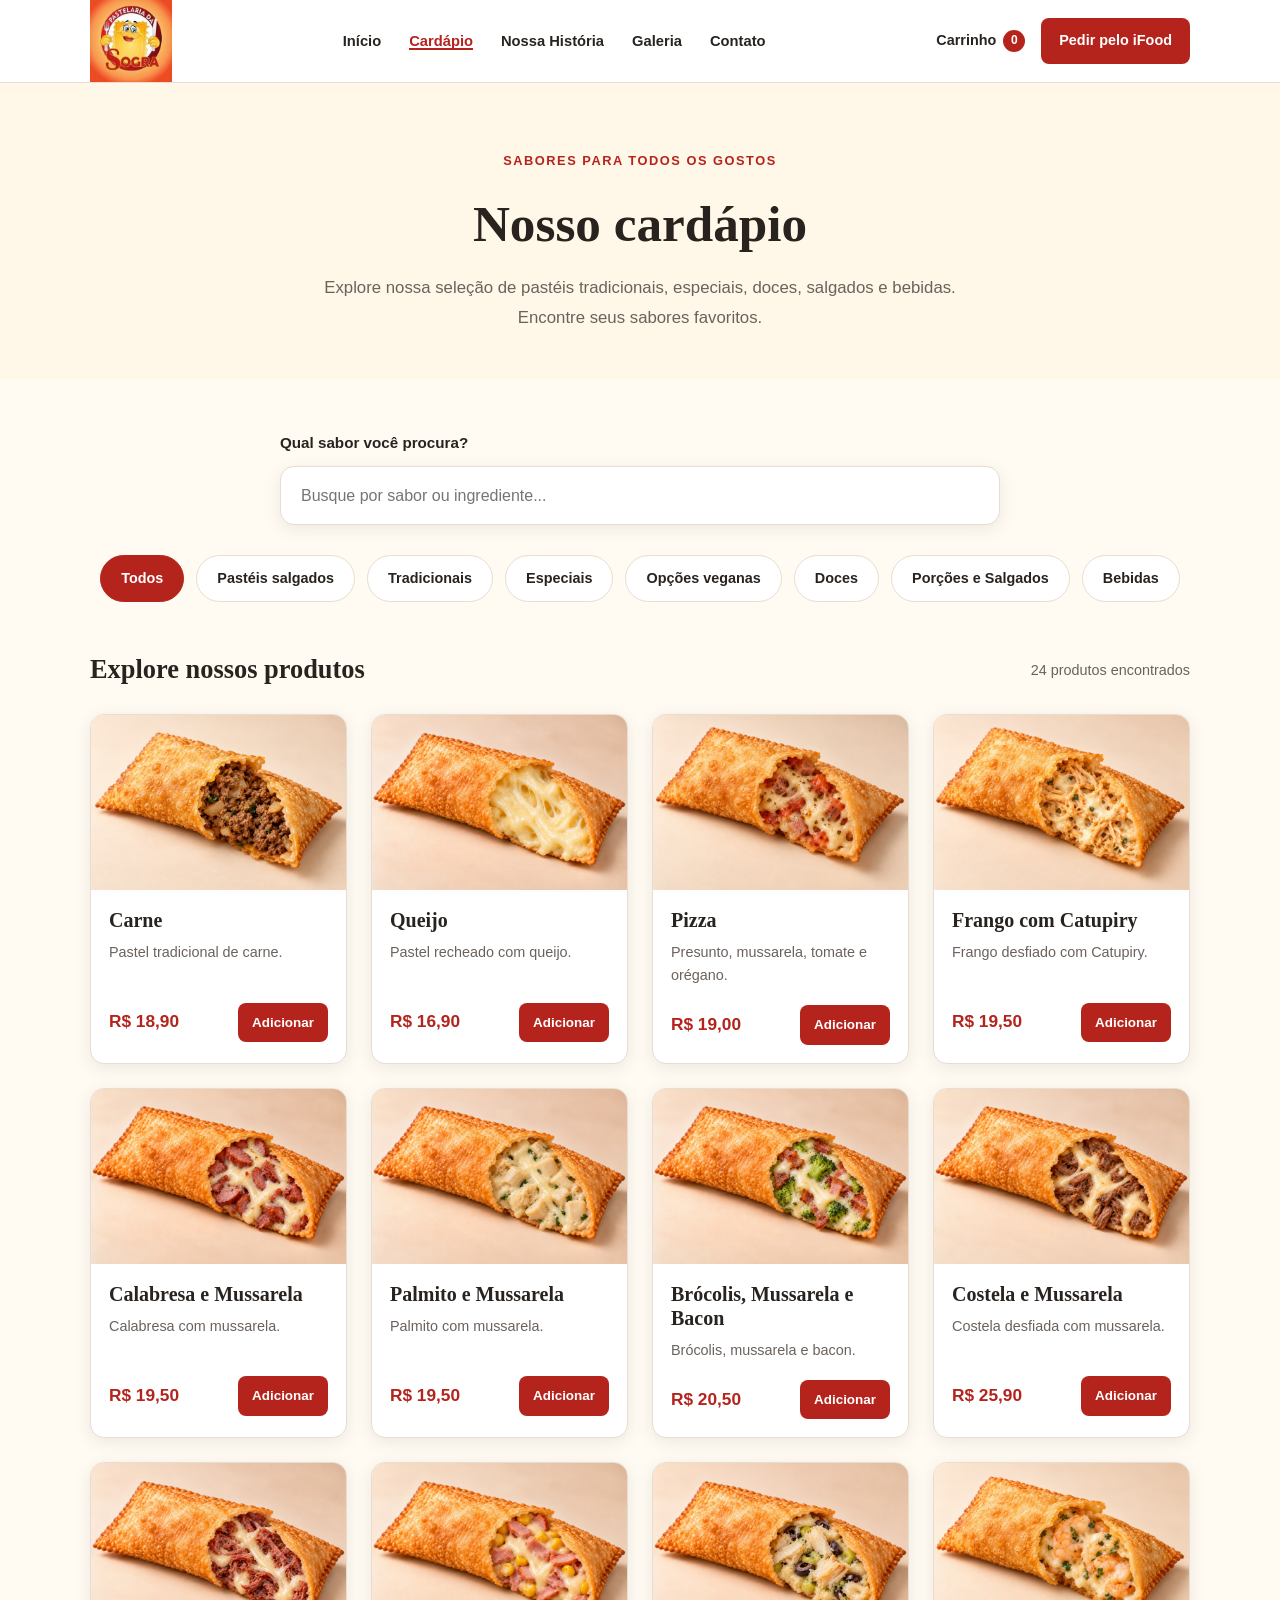
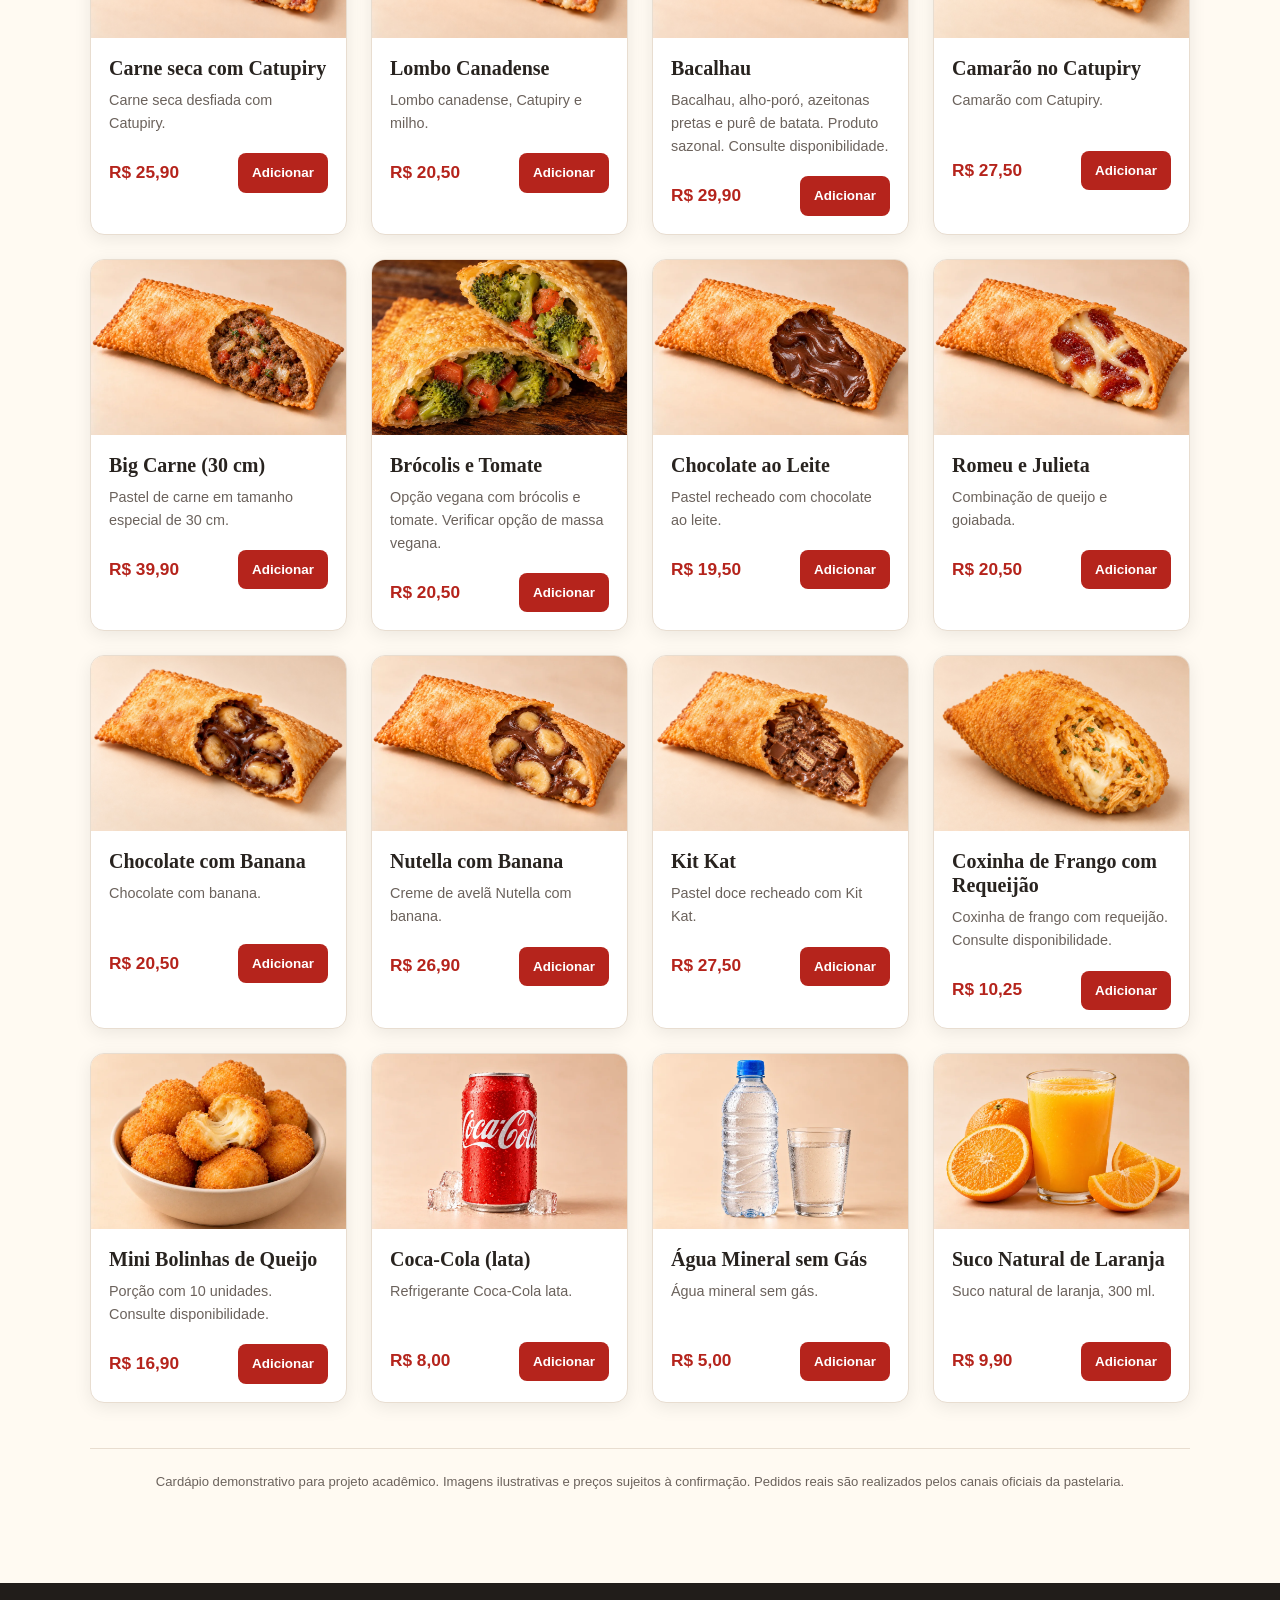
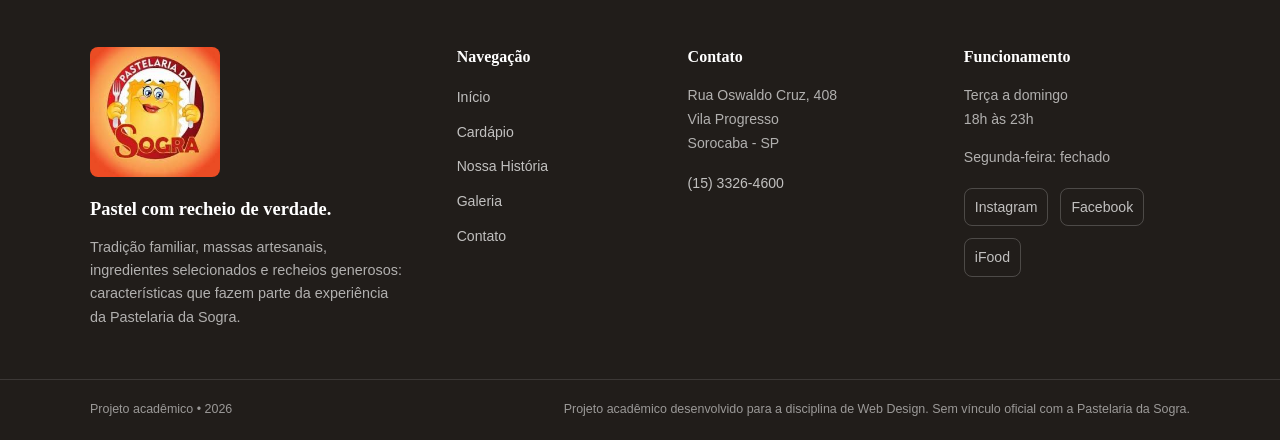
==== commit d89f996d: "Adiciona favicon, canonical e Open Graph no Cardapio" ====
--- a/cardapio.html
+++ b/cardapio.html
@@ -9,6 +9,21 @@
     <meta name="description"
         content="Explore o cardápio da Pastelaria da Sogra em Sorocaba. Conheça nossos pastéis tradicionais, especiais, doces, salgados e bebidas.">
     <title>Cardápio | Pastelaria da Sogra</title>
+
+            <!-- Ícone exibido na aba do navegador -->
+            <link rel="icon" href="assets/img/logo/logo-pastelaria-da-sogra.jpg" type="image/jpeg">
+
+            <!-- Endereço oficial desta página (evita conteúdo duplicado no Google) -->
+            <link rel="canonical" href="https://projeto-web-pastelaria-da-sogra.vercel.app/cardapio.html">
+
+            <!-- Open Graph: prévia do link ao compartilhar no WhatsApp, Instagram etc. -->
+            <meta property="og:type" content="website">
+            <meta property="og:locale" content="pt_BR">
+            <meta property="og:title" content="Cardápio | Pastelaria da Sogra">
+            <meta property="og:description" content="Explore o cardápio da Pastelaria da Sogra em Sorocaba. Conheça nossos pastéis tradicionais, especiais, doces, salgados e bebidas.">
+            <meta property="og:url" content="https://projeto-web-pastelaria-da-sogra.vercel.app/cardapio.html">
+            <meta property="og:image" content="https://projeto-web-pastelaria-da-sogra.vercel.app/assets/img/home/hero-carne-seca-catupiry.jpg">
+
     <!-- Arquivo principal de estilos -->
     <link rel="stylesheet" href="css/style.css">
 </head>
